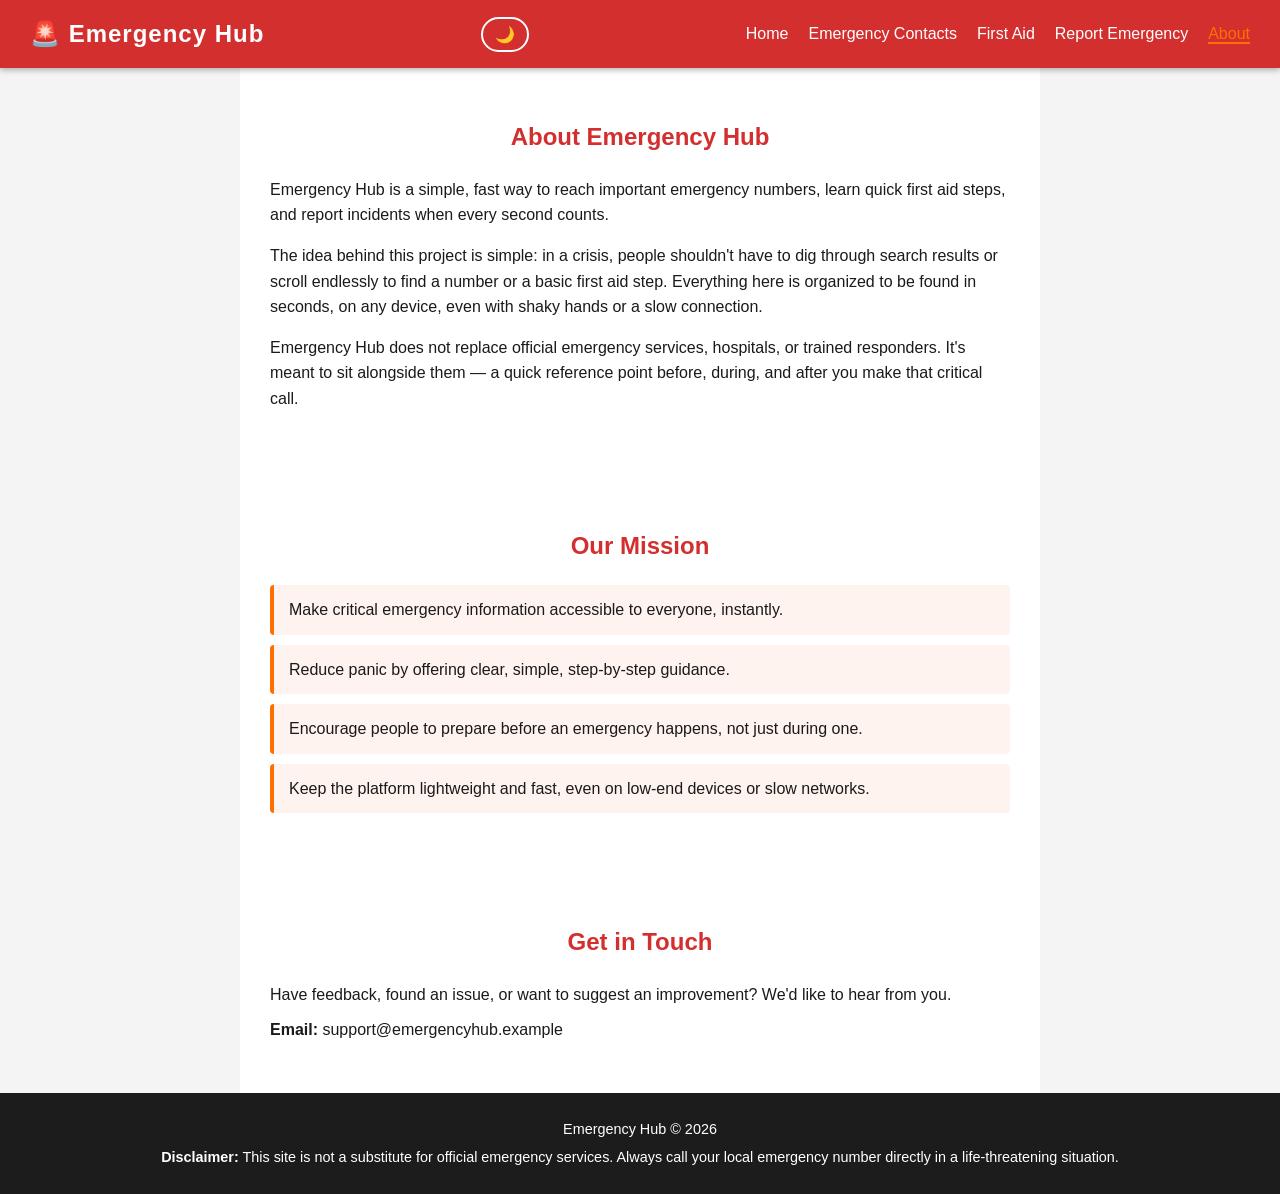
==== about.html @ fcd982ea "BQ final project" ====
<!DOCTYPE html>
<html lang="en">
<head>
  <meta charset="UTF-8">
  <meta name="viewport" content="width=device-width, initial-scale=1.0">
  <title>Emergency Hub - About</title>
  <link rel="stylesheet" href="style.css">
</head>
<body>

  <header>
    <div class="logo">🚨 Emergency Hub</div>
    <button id="themeToggle" class="theme-toggle">🌙</button>
    <nav>
      <button class="menu-toggle" id="menuToggle">☰</button>
      <ul id="navLinks">
        <li><a href="index.html">Home</a></li>
        <li><a href="contacts.html">Emergency Contacts</a></li>
        <li><a href="firstaid.html">First Aid</a></li>
        <li><a href="form.html">Report Emergency</a></li>
        <li><a href="about.html" class="active">About</a></li>
      </ul>
    </nav>
  </header>

  <section class="firstaid" id="about-section">
    <h2>About Emergency Hub</h2>
    <p style="margin-bottom: 15px;">
      Emergency Hub is a simple, fast way to reach important emergency numbers, learn quick first aid steps, and report incidents when every second counts.
    </p>
    <p style="margin-bottom: 15px;">
      The idea behind this project is simple: in a crisis, people shouldn't have to dig through search results or scroll endlessly to find a number or a basic first aid step. Everything here is organized to be found in seconds, on any device, even with shaky hands or a slow connection.
    </p>
    <p style="margin-bottom: 15px;">
      Emergency Hub does not replace official emergency services, hospitals, or trained responders. It's meant to sit alongside them — a quick reference point before, during, and after you make that critical call.
    </p>
  </section>

  <section class="firstaid" id="mission">
    <h2>Our Mission</h2>
    <ul>
      <li>Make critical emergency information accessible to everyone, instantly.</li>
      <li>Reduce panic by offering clear, simple, step-by-step guidance.</li>
      <li>Encourage people to prepare before an emergency happens, not just during one.</li>
      <li>Keep the platform lightweight and fast, even on low-end devices or slow networks.</li>
    </ul>
  </section>

  <section class="firstaid" id="contact-us">
    <h2>Get in Touch</h2>
    <p style="margin-bottom: 10px;">
      Have feedback, found an issue, or want to suggest an improvement? We'd like to hear from you.
    </p>
    <p><strong>Email:</strong> support@emergencyhub.example</p>
  </section>

  <footer>
    <p>Emergency Hub &copy; 2026</p>
    <p><strong>Disclaimer:</strong> This site is not a substitute for official emergency services. Always call your local emergency number directly in a life-threatening situation.</p>
  </footer>

  <script src="script.js"></script>
</body>
</html>
---- style.css ----
/* ===== RESET & BASE ===== */
* {
  margin: 0;
  padding: 0;
  box-sizing: border-box;
}

body {
  font-family: 'Segoe UI', Arial, sans-serif;
  background-color: #f4f4f4;
  color: #1a1a1a;
  line-height: 1.6;
}

/* ===== COLOR THEME VARIABLES ===== */
:root {
  --emergency-red: #d32f2f;
  --emergency-dark-red: #a52222;
  --alert-orange: #ff6f00;
  --safe-green: #2e7d32;
  --dark-bg: #1c1c1c;
  --light-bg: #ffffff;
  --text-light: #ffffff;
  --text-dark: #222222;
}

/* ===== HEADER ===== */
header {
  background-color: var(--emergency-red);
  color: var(--text-light);
  padding: 15px 30px;
  display: flex;
  justify-content: space-between;
  align-items: center;
  box-shadow: 0 2px 6px rgba(0,0,0,0.3);
  position: sticky;
  top: 0;
  z-index: 100;
}

header .logo {
  font-size: 1.5rem;
  font-weight: bold;
  letter-spacing: 1px;
}

.menu-toggle {
  display: none;
  background: none;
  border: none;
  color: var(--text-light);
  font-size: 1.6rem;
  cursor: pointer;
}

nav ul {
  list-style: none;
  display: flex;
  gap: 20px;
}

nav a {
  color: var(--text-light);
  text-decoration: none;
  font-weight: 500;
}

nav a:hover {
  color: var(--alert-orange);
}

nav a.active {
  color: var(--alert-orange);
  border-bottom: 2px solid var(--alert-orange);
}

.card a {
  display: inline-block;
  margin-top: 10px;
  color: var(--emergency-red);
  font-weight: 600;
  text-decoration: none;
}

.card a:hover {
  color: var(--alert-orange);
}

/* ===== HERO SECTION ===== */
.hero {
  background: linear-gradient(135deg, var(--emergency-red), var(--emergency-dark-red));
  color: var(--text-light);
  text-align: center;
  padding: 80px 20px;
}

.hero h1 {
  font-size: 2.5rem;
  margin-bottom: 15px;
}

.hero p {
  font-size: 1.1rem;
  margin-bottom: 25px;
}

.btn-emergency {
  background-color: var(--alert-orange);
  color: var(--text-light);
  border: none;
  padding: 15px 35px;
  font-size: 1.2rem;
  font-weight: bold;
  border-radius: 30px;
  cursor: pointer;
  animation: pulse 1.5s infinite;
}

@keyframes pulse {
  0% { box-shadow: 0 0 0 0 rgba(255,111,0,0.6); }
  70% { box-shadow: 0 0 0 15px rgba(255,111,0,0); }
  100% { box-shadow: 0 0 0 0 rgba(255,111,0,0); }
}

/* ===== EMERGENCY CONTACTS SECTION ===== */
.contacts {
  padding: 50px 30px;
  text-align: center;
}

.contacts h2 {
  color: var(--emergency-red);
  margin-bottom: 30px;
}

.contact-cards {
  display: flex;
  flex-wrap: wrap;
  justify-content: center;
  gap: 20px;
}

.card {
  background: var(--light-bg);
  border-left: 6px solid var(--emergency-red);
  padding: 20px;
  width: 220px;
  border-radius: 8px;
  box-shadow: 0 2px 8px rgba(0,0,0,0.1);
}

.card h3 {
  color: var(--emergency-dark-red);
  margin-bottom: 8px;
}

/* ===== FIRST AID SECTION ===== */
.firstaid {
  background-color: var(--light-bg);
  padding: 50px 30px;
  max-width: 800px;
  margin: 0 auto;
}

.firstaid h2 {
  color: var(--emergency-red);
  margin-bottom: 20px;
  text-align: center;
}

.firstaid ul {
  list-style: none;
}

.firstaid li {
  background: #fff3f0;
  border-left: 4px solid var(--alert-orange);
  padding: 12px 15px;
  margin-bottom: 10px;
  border-radius: 4px;
}

/* ===== CALLOUT / NOTE BOX (used on Emergency Form page) ===== */
.note-box {
  background: #fff3e0;
  border-left: 4px solid var(--alert-orange);
  padding: 15px 20px;
  border-radius: 6px;
  margin-top: 10px;
}

/* ===== FORM SECTION ===== */
.emergency-form {
  background-color: var(--dark-bg);
  color: var(--text-light);
  padding: 50px 30px;
}

.emergency-form h2 {
  text-align: center;
  margin-bottom: 25px;
}

.emergency-form form {
  max-width: 500px;
  margin: 0 auto;
  display: flex;
  flex-direction: column;
  gap: 15px;
}

.emergency-form input,
.emergency-form textarea,
.emergency-form select {
  padding: 12px;
  border-radius: 6px;
  border: none;
  font-family: inherit;
}

.emergency-form button {
  background-color: var(--emergency-red);
  color: var(--text-light);
  padding: 12px;
  border: none;
  border-radius: 6px;
  font-weight: bold;
  cursor: pointer;
  transition: background 0.2s ease;
}

.emergency-form button:hover {
  background-color: var(--alert-orange);
}

#formMessage {
  text-align: center;
  font-weight: 600;
}

/* ===== NEARBY SERVICES ===== */
.nearby {
  padding: 50px 30px;
  text-align: center;
}

.nearby h2 {
  color: var(--emergency-red);
  margin-bottom: 20px;
}

/* ===== FOOTER ===== */
footer {
  background-color: var(--dark-bg);
  color: var(--text-light);
  text-align: center;
  padding: 20px;
  font-size: 0.9rem;
}

footer p {
  margin: 5px 0;
}
/* ===== THEME TOGGLE ===== */
.theme-toggle {
  background: none;
  border: 2px solid var(--text-light);
  color: var(--text-light);
  border-radius: 20px;
  padding: 6px 12px;
  cursor: pointer;
  font-size: 1rem;
}

body.dark-mode {
  --light-bg: #1e1e1e;
  --text-dark: #f0f0f0;
  background-color: #121212;
  color: #f0f0f0;
}

body.dark-mode .card {
  background: #2a2a2a;
}
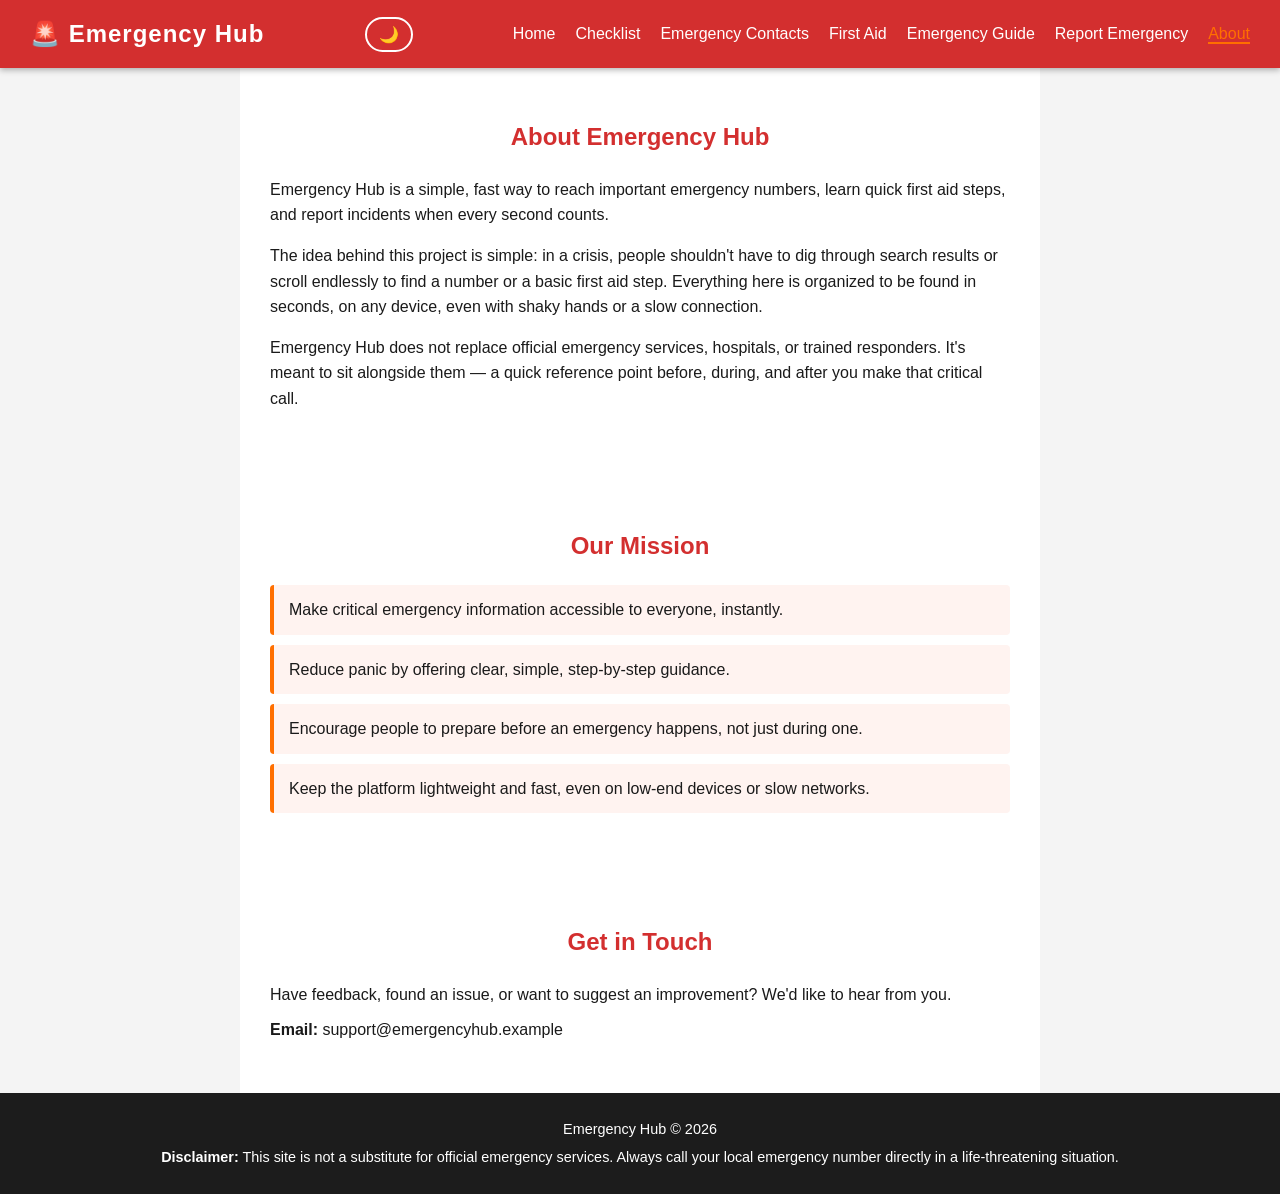
==== commit 3917d428: "Added emergency project functionality" ====
--- a/about.html
+++ b/about.html
@@ -1,64 +1,73 @@
-<!DOCTYPE html>
-<html lang="en">
-<head>
-  <meta charset="UTF-8">
-  <meta name="viewport" content="width=device-width, initial-scale=1.0">
-  <title>Emergency Hub - About</title>
-  <link rel="stylesheet" href="style.css">
-</head>
-<body>
-
-  <header>
-    <div class="logo">🚨 Emergency Hub</div>
-    <button id="themeToggle" class="theme-toggle">🌙</button>
-    <nav>
-      <button class="menu-toggle" id="menuToggle">☰</button>
-      <ul id="navLinks">
-        <li><a href="index.html">Home</a></li>
-        <li><a href="contacts.html">Emergency Contacts</a></li>
-        <li><a href="firstaid.html">First Aid</a></li>
-        <li><a href="form.html">Report Emergency</a></li>
-        <li><a href="about.html" class="active">About</a></li>
-      </ul>
-    </nav>
-  </header>
-
-  <section class="firstaid" id="about-section">
-    <h2>About Emergency Hub</h2>
-    <p style="margin-bottom: 15px;">
-      Emergency Hub is a simple, fast way to reach important emergency numbers, learn quick first aid steps, and report incidents when every second counts.
-    </p>
-    <p style="margin-bottom: 15px;">
-      The idea behind this project is simple: in a crisis, people shouldn't have to dig through search results or scroll endlessly to find a number or a basic first aid step. Everything here is organized to be found in seconds, on any device, even with shaky hands or a slow connection.
-    </p>
-    <p style="margin-bottom: 15px;">
-      Emergency Hub does not replace official emergency services, hospitals, or trained responders. It's meant to sit alongside them — a quick reference point before, during, and after you make that critical call.
-    </p>
-  </section>
-
-  <section class="firstaid" id="mission">
-    <h2>Our Mission</h2>
-    <ul>
-      <li>Make critical emergency information accessible to everyone, instantly.</li>
-      <li>Reduce panic by offering clear, simple, step-by-step guidance.</li>
-      <li>Encourage people to prepare before an emergency happens, not just during one.</li>
-      <li>Keep the platform lightweight and fast, even on low-end devices or slow networks.</li>
-    </ul>
-  </section>
-
-  <section class="firstaid" id="contact-us">
-    <h2>Get in Touch</h2>
-    <p style="margin-bottom: 10px;">
-      Have feedback, found an issue, or want to suggest an improvement? We'd like to hear from you.
-    </p>
-    <p><strong>Email:</strong> support@emergencyhub.example</p>
-  </section>
-
-  <footer>
-    <p>Emergency Hub &copy; 2026</p>
-    <p><strong>Disclaimer:</strong> This site is not a substitute for official emergency services. Always call your local emergency number directly in a life-threatening situation.</p>
-  </footer>
-
-  <script src="script.js"></script>
-</body>
+<!DOCTYPE html>
+<html lang="en">
+<head>
+  <meta charset="UTF-8">
+  <meta name="viewport" content="width=device-width, initial-scale=1.0">
+  <title>Emergency Hub - About</title>
+  <link rel="stylesheet" href="style.css">
+</head>
+<body>
+
+  <header>
+    <div class="logo">🚨 Emergency Hub</div>
+    <button id="themeToggle" class="theme-toggle">🌙</button>
+    <nav>
+      <button class="menu-toggle" id="menuToggle">☰</button>
+      <ul id="navLinks">
+        <li><a href="index.html">Home</a></li>
+        <li><a href="checklist.html">Checklist</a></li>
+        <li><a href="contacts.html">Emergency Contacts</a></li>
+        <li><a href="firstaid.html">First Aid</a></li>
+       <li>
+  <a href="emergency-guide.html">
+    Emergency Guide
+  </a>
+</li>
+
+
+
+        <li><a href="form.html">Report Emergency</a></li>
+        <li><a href="about.html" class="active">About</a></li>
+      </ul>
+    </nav>
+  </header>
+
+  <section class="firstaid" id="about-section">
+    <h2>About Emergency Hub</h2>
+    <p style="margin-bottom: 15px;">
+      Emergency Hub is a simple, fast way to reach important emergency numbers, learn quick first aid steps, and report incidents when every second counts.
+    </p>
+    <p style="margin-bottom: 15px;">
+      The idea behind this project is simple: in a crisis, people shouldn't have to dig through search results or scroll endlessly to find a number or a basic first aid step. Everything here is organized to be found in seconds, on any device, even with shaky hands or a slow connection.
+    </p>
+    <p style="margin-bottom: 15px;">
+      Emergency Hub does not replace official emergency services, hospitals, or trained responders. It's meant to sit alongside them — a quick reference point before, during, and after you make that critical call.
+    </p>
+  </section>
+
+  <section class="firstaid" id="mission">
+    <h2>Our Mission</h2>
+    <ul>
+      <li>Make critical emergency information accessible to everyone, instantly.</li>
+      <li>Reduce panic by offering clear, simple, step-by-step guidance.</li>
+      <li>Encourage people to prepare before an emergency happens, not just during one.</li>
+      <li>Keep the platform lightweight and fast, even on low-end devices or slow networks.</li>
+    </ul>
+  </section>
+
+  <section class="firstaid" id="contact-us">
+    <h2>Get in Touch</h2>
+    <p style="margin-bottom: 10px;">
+      Have feedback, found an issue, or want to suggest an improvement? We'd like to hear from you.
+    </p>
+    <p><strong>Email:</strong> support@emergencyhub.example</p>
+  </section>
+
+  <footer>
+    <p>Emergency Hub &copy; 2026</p>
+    <p><strong>Disclaimer:</strong> This site is not a substitute for official emergency services. Always call your local emergency number directly in a life-threatening situation.</p>
+  </footer>
+
+  <script src="script.js"></script>
+</body>
 </html>
--- a/style.css
+++ b/style.css
@@ -1,284 +1,706 @@
-/* ===== RESET & BASE ===== */
-* {
-  margin: 0;
-  padding: 0;
-  box-sizing: border-box;
-}
-
-body {
-  font-family: 'Segoe UI', Arial, sans-serif;
-  background-color: #f4f4f4;
-  color: #1a1a1a;
-  line-height: 1.6;
-}
-
-/* ===== COLOR THEME VARIABLES ===== */
-:root {
-  --emergency-red: #d32f2f;
-  --emergency-dark-red: #a52222;
-  --alert-orange: #ff6f00;
-  --safe-green: #2e7d32;
-  --dark-bg: #1c1c1c;
-  --light-bg: #ffffff;
-  --text-light: #ffffff;
-  --text-dark: #222222;
-}
-
-/* ===== HEADER ===== */
-header {
-  background-color: var(--emergency-red);
-  color: var(--text-light);
-  padding: 15px 30px;
-  display: flex;
-  justify-content: space-between;
-  align-items: center;
-  box-shadow: 0 2px 6px rgba(0,0,0,0.3);
-  position: sticky;
-  top: 0;
-  z-index: 100;
-}
-
-header .logo {
-  font-size: 1.5rem;
-  font-weight: bold;
-  letter-spacing: 1px;
-}
-
-.menu-toggle {
-  display: none;
-  background: none;
-  border: none;
-  color: var(--text-light);
-  font-size: 1.6rem;
-  cursor: pointer;
-}
-
-nav ul {
-  list-style: none;
-  display: flex;
-  gap: 20px;
-}
-
-nav a {
-  color: var(--text-light);
-  text-decoration: none;
-  font-weight: 500;
-}
-
-nav a:hover {
-  color: var(--alert-orange);
-}
-
-nav a.active {
-  color: var(--alert-orange);
-  border-bottom: 2px solid var(--alert-orange);
-}
-
-.card a {
-  display: inline-block;
-  margin-top: 10px;
-  color: var(--emergency-red);
-  font-weight: 600;
-  text-decoration: none;
-}
-
-.card a:hover {
-  color: var(--alert-orange);
-}
-
-/* ===== HERO SECTION ===== */
-.hero {
-  background: linear-gradient(135deg, var(--emergency-red), var(--emergency-dark-red));
-  color: var(--text-light);
-  text-align: center;
-  padding: 80px 20px;
-}
-
-.hero h1 {
-  font-size: 2.5rem;
-  margin-bottom: 15px;
-}
-
-.hero p {
-  font-size: 1.1rem;
-  margin-bottom: 25px;
-}
-
-.btn-emergency {
-  background-color: var(--alert-orange);
-  color: var(--text-light);
-  border: none;
-  padding: 15px 35px;
-  font-size: 1.2rem;
-  font-weight: bold;
-  border-radius: 30px;
-  cursor: pointer;
-  animation: pulse 1.5s infinite;
-}
-
-@keyframes pulse {
-  0% { box-shadow: 0 0 0 0 rgba(255,111,0,0.6); }
-  70% { box-shadow: 0 0 0 15px rgba(255,111,0,0); }
-  100% { box-shadow: 0 0 0 0 rgba(255,111,0,0); }
-}
-
-/* ===== EMERGENCY CONTACTS SECTION ===== */
-.contacts {
-  padding: 50px 30px;
-  text-align: center;
-}
-
-.contacts h2 {
-  color: var(--emergency-red);
-  margin-bottom: 30px;
-}
-
-.contact-cards {
-  display: flex;
-  flex-wrap: wrap;
-  justify-content: center;
-  gap: 20px;
-}
-
-.card {
-  background: var(--light-bg);
-  border-left: 6px solid var(--emergency-red);
-  padding: 20px;
-  width: 220px;
-  border-radius: 8px;
-  box-shadow: 0 2px 8px rgba(0,0,0,0.1);
-}
-
-.card h3 {
-  color: var(--emergency-dark-red);
-  margin-bottom: 8px;
-}
-
-/* ===== FIRST AID SECTION ===== */
-.firstaid {
-  background-color: var(--light-bg);
-  padding: 50px 30px;
-  max-width: 800px;
-  margin: 0 auto;
-}
-
-.firstaid h2 {
-  color: var(--emergency-red);
-  margin-bottom: 20px;
-  text-align: center;
-}
-
-.firstaid ul {
-  list-style: none;
-}
-
-.firstaid li {
-  background: #fff3f0;
-  border-left: 4px solid var(--alert-orange);
-  padding: 12px 15px;
-  margin-bottom: 10px;
-  border-radius: 4px;
-}
-
-/* ===== CALLOUT / NOTE BOX (used on Emergency Form page) ===== */
-.note-box {
-  background: #fff3e0;
-  border-left: 4px solid var(--alert-orange);
-  padding: 15px 20px;
-  border-radius: 6px;
-  margin-top: 10px;
-}
-
-/* ===== FORM SECTION ===== */
-.emergency-form {
-  background-color: var(--dark-bg);
-  color: var(--text-light);
-  padding: 50px 30px;
-}
-
-.emergency-form h2 {
-  text-align: center;
-  margin-bottom: 25px;
-}
-
-.emergency-form form {
-  max-width: 500px;
-  margin: 0 auto;
-  display: flex;
-  flex-direction: column;
-  gap: 15px;
-}
-
-.emergency-form input,
-.emergency-form textarea,
-.emergency-form select {
-  padding: 12px;
-  border-radius: 6px;
-  border: none;
-  font-family: inherit;
-}
-
-.emergency-form button {
-  background-color: var(--emergency-red);
-  color: var(--text-light);
-  padding: 12px;
-  border: none;
-  border-radius: 6px;
-  font-weight: bold;
-  cursor: pointer;
-  transition: background 0.2s ease;
-}
-
-.emergency-form button:hover {
-  background-color: var(--alert-orange);
-}
-
-#formMessage {
-  text-align: center;
-  font-weight: 600;
-}
-
-/* ===== NEARBY SERVICES ===== */
-.nearby {
-  padding: 50px 30px;
-  text-align: center;
-}
-
-.nearby h2 {
-  color: var(--emergency-red);
-  margin-bottom: 20px;
-}
-
-/* ===== FOOTER ===== */
-footer {
-  background-color: var(--dark-bg);
-  color: var(--text-light);
-  text-align: center;
-  padding: 20px;
-  font-size: 0.9rem;
-}
-
-footer p {
-  margin: 5px 0;
-}
-/* ===== THEME TOGGLE ===== */
-.theme-toggle {
-  background: none;
-  border: 2px solid var(--text-light);
-  color: var(--text-light);
-  border-radius: 20px;
-  padding: 6px 12px;
-  cursor: pointer;
-  font-size: 1rem;
-}
-
-body.dark-mode {
-  --light-bg: #1e1e1e;
-  --text-dark: #f0f0f0;
-  background-color: #121212;
-  color: #f0f0f0;
-}
-
-body.dark-mode .card {
-  background: #2a2a2a;
+/* ===== RESET & BASE ===== */
+* {
+  margin: 0;
+  padding: 0;
+  box-sizing: border-box;
+}
+
+body {
+  font-family: 'Segoe UI', Arial, sans-serif;
+  background-color: #f4f4f4;
+  color: #1a1a1a;
+  line-height: 1.6;
+}
+
+/* ===== COLOR THEME VARIABLES ===== */
+:root {
+  --emergency-red: #d32f2f;
+  --emergency-dark-red: #a52222;
+  --alert-orange: #ff6f00;
+  --safe-green: #2e7d32;
+  --dark-bg: #1c1c1c;
+  --light-bg: #ffffff;
+  --text-light: #ffffff;
+  --text-dark: #222222;
+}
+
+/* ===== HEADER ===== */
+header {
+  background-color: var(--emergency-red);
+  color: var(--text-light);
+  padding: 15px 30px;
+  display: flex;
+  justify-content: space-between;
+  align-items: center;
+  box-shadow: 0 2px 6px rgba(0,0,0,0.3);
+  position: sticky;
+  top: 0;
+  z-index: 100;
+}
+
+header .logo {
+  font-size: 1.5rem;
+  font-weight: bold;
+  letter-spacing: 1px;
+}
+
+.menu-toggle {
+  display: none;
+  background: none;
+  border: none;
+  color: var(--text-light);
+  font-size: 1.6rem;
+  cursor: pointer;
+}
+
+nav ul {
+  list-style: none;
+  display: flex;
+  gap: 20px;
+}
+
+nav a {
+  color: var(--text-light);
+  text-decoration: none;
+  font-weight: 500;
+}
+
+nav a:hover {
+  color: var(--alert-orange);
+}
+
+nav a.active {
+  color: var(--alert-orange);
+  border-bottom: 2px solid var(--alert-orange);
+}
+
+.card a {
+  display: inline-block;
+  margin-top: 10px;
+  color: var(--emergency-red);
+  font-weight: 600;
+  text-decoration: none;
+}
+
+.card a:hover {
+  color: var(--alert-orange);
+}
+
+/* ===== HERO SECTION ===== */
+.hero {
+  background: linear-gradient(135deg, var(--emergency-red), var(--emergency-dark-red));
+  color: var(--text-light);
+  text-align: center;
+  padding: 80px 20px;
+}
+
+.hero h1 {
+  font-size: 2.5rem;
+  margin-bottom: 15px;
+}
+
+.hero p {
+  font-size: 1.1rem;
+  margin-bottom: 25px;
+}
+
+.btn-emergency {
+  background-color: var(--alert-orange);
+  color: var(--text-light);
+  border: none;
+  padding: 15px 35px;
+  font-size: 1.2rem;
+  font-weight: bold;
+  border-radius: 30px;
+  cursor: pointer;
+  animation: pulse 1.5s infinite;
+}
+
+@keyframes pulse {
+  0% { box-shadow: 0 0 0 0 rgba(255,111,0,0.6); }
+  70% { box-shadow: 0 0 0 15px rgba(255,111,0,0); }
+  100% { box-shadow: 0 0 0 0 rgba(255,111,0,0); }
+}
+
+/* ===== EMERGENCY CONTACTS SECTION ===== */
+.contacts {
+  padding: 50px 30px;
+  text-align: center;
+}
+
+.contacts h2 {
+  color: var(--emergency-red);
+  margin-bottom: 30px;
+}
+
+.contact-cards {
+  display: flex;
+  flex-wrap: wrap;
+  justify-content: center;
+  gap: 20px;
+}
+
+.card {
+  background: var(--light-bg);
+  border-left: 6px solid var(--emergency-red);
+  padding: 20px;
+  width: 220px;
+  border-radius: 8px;
+  box-shadow: 0 2px 8px rgba(0,0,0,0.1);
+}
+
+.card h3 {
+  color: var(--emergency-dark-red);
+  margin-bottom: 8px;
+}
+
+/* ===== FIRST AID SECTION ===== */
+.firstaid {
+  background-color: var(--light-bg);
+  padding: 50px 30px;
+  max-width: 800px;
+  margin: 0 auto;
+}
+
+.firstaid h2 {
+  color: var(--emergency-red);
+  margin-bottom: 20px;
+  text-align: center;
+}
+
+.firstaid ul {
+  list-style: none;
+}
+
+.firstaid li {
+  background: #fff3f0;
+  border-left: 4px solid var(--alert-orange);
+  padding: 12px 15px;
+  margin-bottom: 10px;
+  border-radius: 4px;
+}
+
+/* ===== CALLOUT / NOTE BOX (used on Emergency Form page) ===== */
+.note-box {
+  background: #fff3e0;
+  border-left: 4px solid var(--alert-orange);
+  padding: 15px 20px;
+  border-radius: 6px;
+  margin-top: 10px;
+}
+
+/* ===== FORM SECTION ===== */
+.emergency-form {
+  background-color: var(--dark-bg);
+  color: var(--text-light);
+  padding: 50px 30px;
+}
+
+.emergency-form h2 {
+  text-align: center;
+  margin-bottom: 25px;
+}
+
+.emergency-form form {
+  max-width: 500px;
+  margin: 0 auto;
+  display: flex;
+  flex-direction: column;
+  gap: 15px;
+}
+
+.emergency-form input,
+.emergency-form textarea,
+.emergency-form select {
+  padding: 12px;
+  border-radius: 6px;
+  border: none;
+  font-family: inherit;
+}
+
+.emergency-form button {
+  background-color: var(--emergency-red);
+  color: var(--text-light);
+  padding: 12px;
+  border: none;
+  border-radius: 6px;
+  font-weight: bold;
+  cursor: pointer;
+  transition: background 0.2s ease;
+}
+
+.emergency-form button:hover {
+  background-color: var(--alert-orange);
+}
+
+#formMessage {
+  text-align: center;
+  font-weight: 600;
+}
+
+/* ===== NEARBY SERVICES ===== */
+.nearby {
+  padding: 50px 30px;
+  text-align: center;
+}
+
+.nearby h2 {
+  color: var(--emergency-red);
+  margin-bottom: 20px;
+}
+
+/* ===== FOOTER ===== */
+footer {
+  background-color: var(--dark-bg);
+  color: var(--text-light);
+  text-align: center;
+  padding: 20px;
+  font-size: 0.9rem;
+}
+
+footer p {
+  margin: 5px 0;
+}
+/* ===== THEME TOGGLE ===== */
+.theme-toggle {
+  background: none;
+  border: 2px solid var(--text-light);
+  color: var(--text-light);
+  border-radius: 20px;
+  padding: 6px 12px;
+  cursor: pointer;
+  font-size: 1rem;
+}
+
+body.dark-mode {
+  --light-bg: #1e1e1e;
+  --text-dark: #f0f0f0;
+  background-color: #121212;
+  color: #f0f0f0;
+}
+
+body.dark-mode .card {
+  background: #2a2a2a;
+}
+
+/* ===== CHECKLIST ===== */
+
+.checklist-section {
+  padding: 50px 30px;
+  max-width: 900px;
+  margin: auto;
+  text-align: center;
+}
+
+.checklist-section h2 {
+  color: var(--emergency-red);
+  margin-bottom: 30px;
+}
+
+.checklist-container {
+  background: var(--light-bg);
+  padding: 25px;
+  border-radius: 12px;
+  box-shadow: 0 4px 12px rgba(0,0,0,0.1);
+  text-align: left;
+}
+
+.check-item {
+  display: flex;
+  align-items: center;
+  gap: 12px;
+  background: #fff3f0;
+  border-left: 5px solid var(--emergency-red);
+  padding: 15px;
+  margin-bottom: 12px;
+  border-radius: 8px;
+  cursor: pointer;
+  transition: 0.3s;
+}
+
+.check-item:hover {
+  transform: translateX(5px);
+}
+
+.checklist-box {
+  width: 20px;
+  height: 20px;
+  cursor: pointer;
+}
+
+.checklist-box:checked {
+  accent-color: var(--safe-green);
+}
+
+
+.progress-box {
+  margin-top: 30px;
+  padding: 25px;
+  background: var(--light-bg);
+  border-radius: 12px;
+  box-shadow: 0 4px 12px rgba(0,0,0,0.1);
+}
+
+.progress-box h3 {
+  color: var(--emergency-red);
+  margin-bottom: 10px;
+}
+
+#progressText {
+  font-size: 1.2rem;
+  font-weight: bold;
+  margin-bottom: 15px;
+}
+
+.progress-bar {
+  width: 100%;
+  height: 25px;
+  background: #ddd;
+  border-radius: 20px;
+  overflow: hidden;
+}
+
+#progressFill {
+  width: 0%;
+  height: 100%;
+  background: var(--safe-green);
+  transition: width 0.4s ease;
+
+}
+
+
+/* ===== SEARCH BOX ===== */
+
+.search-box {
+  max-width: 500px;
+  margin: 0 auto 30px;
+}
+
+#contactSearch {
+  width: 100%;
+  padding: 14px 18px;
+  border: 2px solid var(--emergency-red);
+  border-radius: 30px;
+  font-size: 1rem;
+  outline: none;
+  background: var(--light-bg);
+  color: var(--text-dark);
+}
+
+#contactSearch:focus {
+  box-shadow: 0 0 8px rgba(211, 47, 47, 0.3);
+}
+
+/* ===== FIRST AID SHOW / HIDE ===== */
+
+.aid-toggle {
+  display: block;
+  margin: 0 auto 20px;
+  background-color: var(--emergency-red);
+  color: white;
+  border: none;
+  padding: 10px 22px;
+  border-radius: 25px;
+  cursor: pointer;
+  font-weight: bold;
+}
+
+.aid-toggle:hover {
+  background-color: var(--alert-orange);
+}
+
+.aid-content {
+  display: none;
+}
+
+.aid-content.show {
+  display: block;
+}
+/* ========================================
+   EMERGENCY CATEGORY
+======================================== */
+
+.category-section {
+  max-width: 800px;
+  margin: 40px auto;
+  padding: 40px 30px;
+  text-align: center;
+}
+
+.category-section h2 {
+  color: var(--emergency-red);
+  margin-bottom: 25px;
+}
+
+#emergencyCategory {
+  width: 100%;
+  max-width: 500px;
+  padding: 14px;
+  border: 2px solid var(--emergency-red);
+  border-radius: 8px;
+  font-size: 1rem;
+  background: var(--light-bg);
+  color: var(--text-dark);
+  cursor: pointer;
+}
+
+.emergency-result {
+  margin-top: 30px;
+  padding: 25px;
+  background: var(--light-bg);
+  border-left: 6px solid var(--emergency-red);
+  border-radius: 10px;
+  box-shadow: 0 3px 10px rgba(0,0,0,0.1);
+  text-align: left;
+}
+
+.emergency-result h3 {
+  color: var(--emergency-red);
+  margin-bottom: 15px;
+}
+
+.emergency-result ul {
+  padding-left: 25px;
+}
+
+.emergency-result li {
+  margin-bottom: 10px;
+}
+
+
+/* ========================================
+   GET HELP NOW EMERGENCY POPUP
+======================================== */
+
+.emergency-popup {
+  display: none;
+  position: fixed;
+  top: 0;
+  left: 0;
+  width: 100%;
+  height: 100%;
+  background: rgba(0, 0, 0, 0.7);
+  justify-content: center;
+  align-items: center;
+  z-index: 9999;
+}
+
+.emergency-popup.show {
+  display: flex;
+}
+
+.popup-content {
+  position: relative;
+  background: white;
+  width: 90%;
+  max-width: 500px;
+  padding: 35px;
+  border-radius: 15px;
+  text-align: center;
+  box-shadow: 0 5px 25px rgba(0, 0, 0, 0.3);
+}
+
+.popup-content h2 {
+  color: var(--emergency-red);
+  margin-bottom: 10px;
+}
+
+.popup-content > p {
+  margin-bottom: 20px;
+}
+
+.close-popup {
+  position: absolute;
+  top: 10px;
+  right: 15px;
+  border: none;
+  background: none;
+  font-size: 30px;
+  cursor: pointer;
+  color: #555;
+}
+
+.emergency-options {
+  display: flex;
+  flex-direction: column;
+  gap: 12px;
+}
+
+.emergency-option {
+  display: flex;
+  justify-content: space-between;
+  align-items: center;
+  padding: 15px 20px;
+  background: var(--emergency-red);
+  color: white;
+  text-decoration: none;
+  border-radius: 8px;
+  font-weight: bold;
+  transition: 0.2s;
+}
+
+.emergency-option:hover {
+  background: var(--alert-orange);
+  transform: translateY(-2px);
+}
+
+.emergency-option span {
+  font-size: 0.9rem;
+}
+
+.popup-warning {
+  margin-top: 20px;
+  font-size: 0.85rem;
+  color: #666;
+}
+
+
+/* ===== EMERGENCY POPUP ===== */
+
+.emergency-popup {
+  display: none;
+  position: fixed;
+  z-index: 9999;
+  left: 0;
+  top: 0;
+  width: 100%;
+  height: 100%;
+  background: rgba(0, 0, 0, 0.7);
+  justify-content: center;
+  align-items: center;
+}
+
+.emergency-popup.show {
+  display: flex;
+}
+
+.popup-content {
+  background: white;
+  width: 90%;
+  max-width: 450px;
+  padding: 30px;
+  border-radius: 15px;
+  text-align: center;
+  position: relative;
+}
+
+.popup-content h2 {
+  color: #d32f2f;
+  margin-bottom: 10px;
+}
+
+.close-popup {
+  position: absolute;
+  top: 10px;
+  right: 15px;
+  background: none;
+  border: none;
+  font-size: 30px;
+  cursor: pointer;
+  color: #333;
+}
+
+.emergency-options {
+  display: flex;
+  flex-direction: column;
+  gap: 12px;
+  margin-top: 20px;
+}
+
+.emergency-option {
+  width: 100%;
+  padding: 15px;
+  border: 2px solid #d32f2f;
+  border-radius: 8px;
+  background: white;
+  color: #222;
+  font-size: 16px;
+  font-weight: bold;
+  cursor: pointer;
+  display: flex;
+  justify-content: space-between;
+  align-items: center;
+}
+
+.emergency-option:hover {
+  background: #ffe5e5;
+}
+
+.emergency-option span {
+  color: #d32f2f;
+}
+
+.popup-warning {
+  margin-top: 20px;
+  font-size: 13px;
+  color: #777;
+}
+/* ========================================
+   EMERGENCY REPORT FORM
+======================================== */
+
+.report-form {
+  background: #ffffff;
+  max-width: 700px;
+  margin: 40px auto;
+  padding: 40px 30px;
+  border-radius: 15px;
+  box-shadow: 0 4px 15px rgba(0, 0, 0, 0.12);
+}
+
+.report-form h2 {
+  text-align: center;
+  color: var(--emergency-red);
+  margin-bottom: 25px;
+}
+
+#emergencyForm {
+  display: flex;
+  flex-direction: column;
+  gap: 15px;
+}
+
+#emergencyForm input,
+#emergencyForm select,
+#emergencyForm textarea {
+  width: 100%;
+  padding: 14px;
+  border: 2px solid #ddd;
+  border-radius: 8px;
+  font-size: 16px;
+  font-family: inherit;
+  outline: none;
+}
+
+#emergencyForm input:focus,
+#emergencyForm select:focus,
+#emergencyForm textarea:focus {
+  border-color: var(--emergency-red);
+}
+
+#emergencyForm textarea {
+  min-height: 130px;
+  resize: vertical;
+}
+
+#emergencyForm button {
+  width: 100%;
+  padding: 14px;
+  border: none;
+  border-radius: 8px;
+  background: var(--emergency-red);
+  color: white;
+  font-size: 16px;
+  font-weight: bold;
+  cursor: pointer;
+}
+
+#emergencyForm button:hover {
+  background: var(--alert-orange);
+}
+
+#formMessage {
+  text-align: center;
+  font-weight: bold;
+  margin-top: 10px;
 }
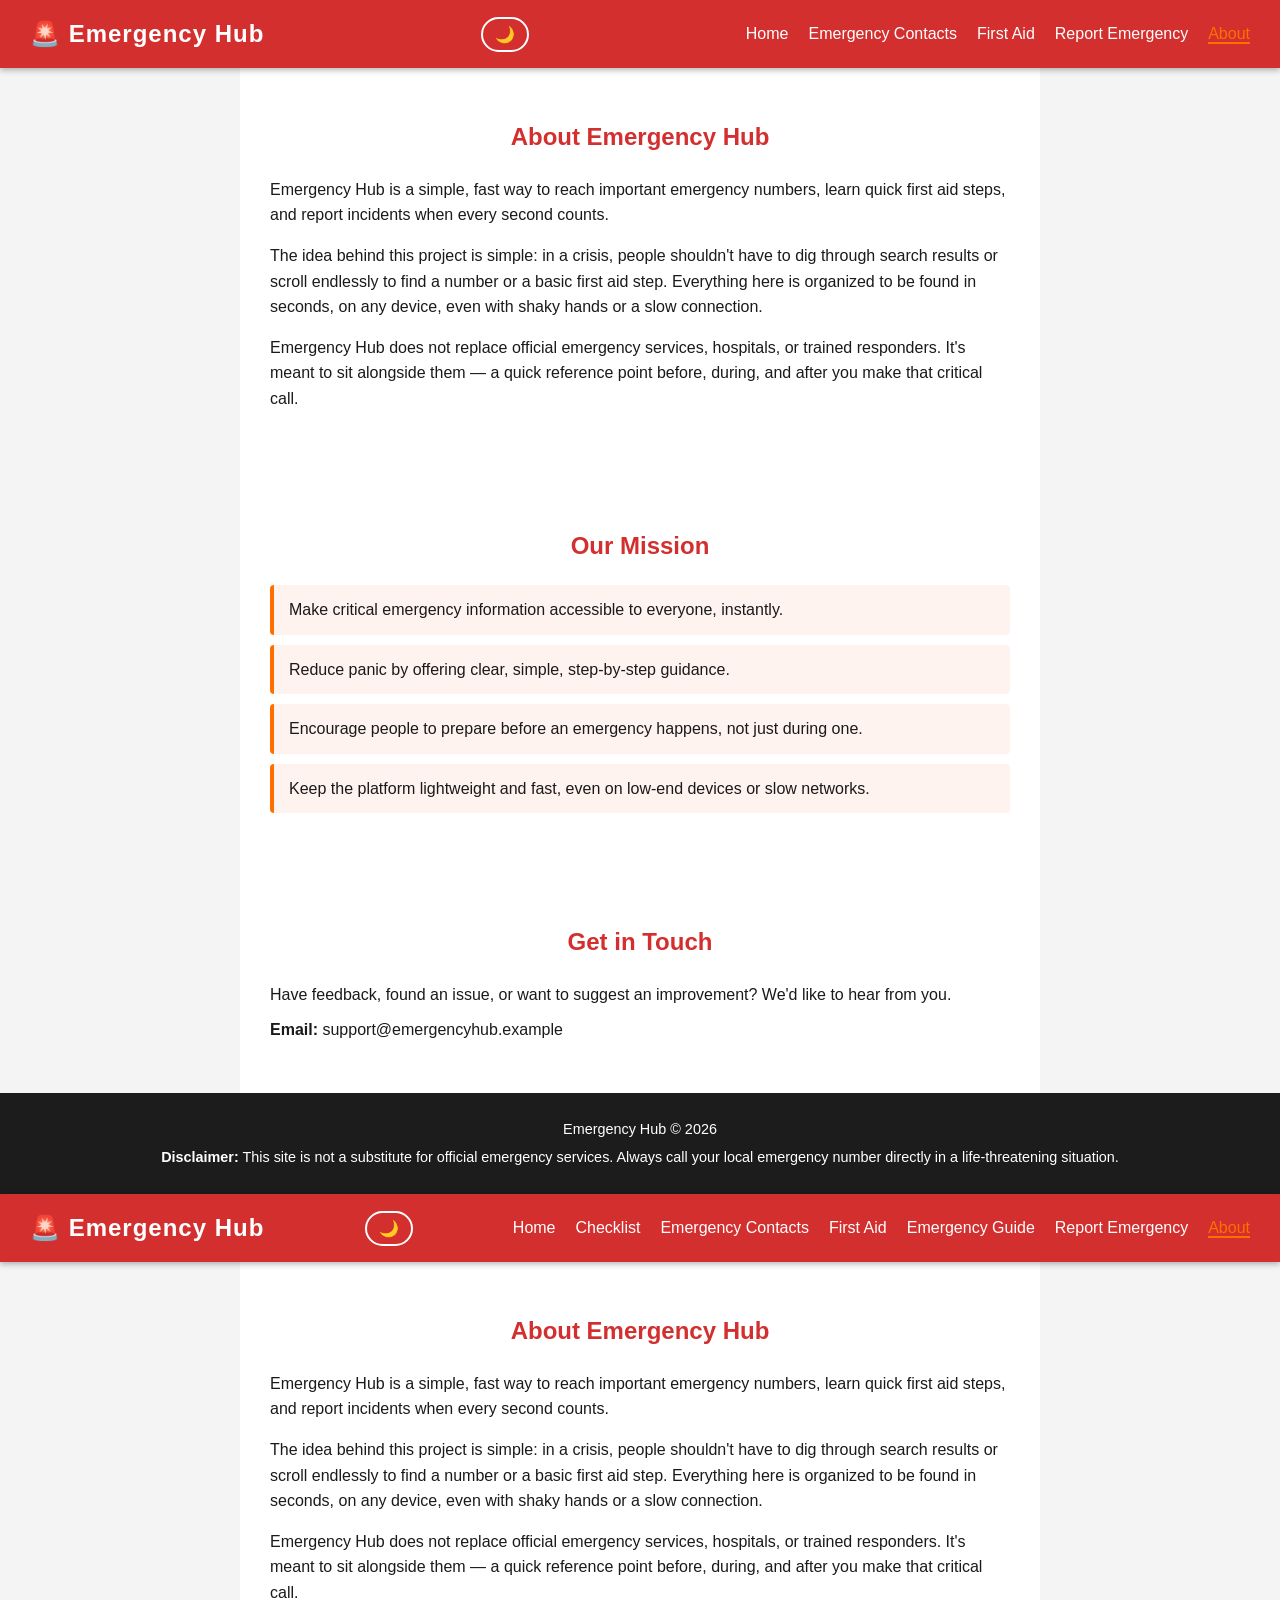
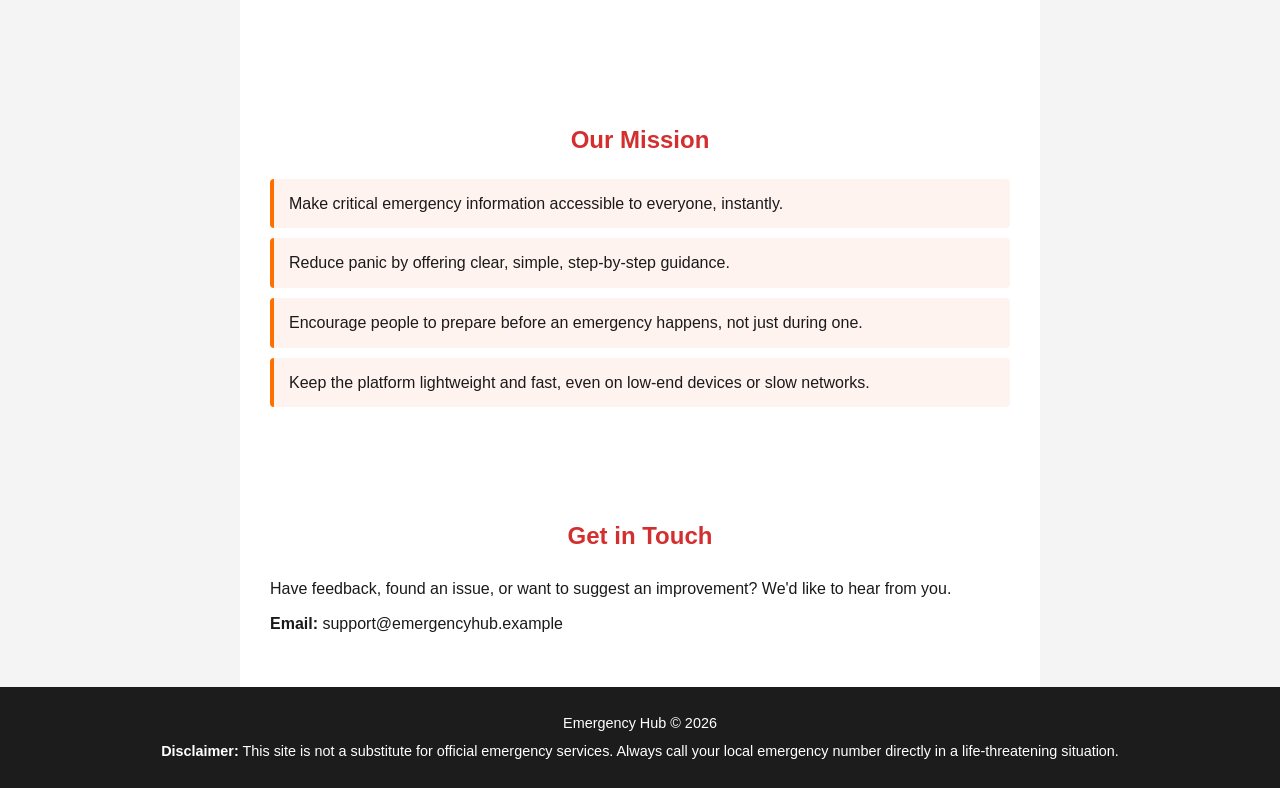
==== commit 5c90a83f: "Merge branch 'main' into sajid-khatri" ====
--- a/about.html
+++ b/about.html
@@ -1,73 +1,139 @@
-<!DOCTYPE html>
-<html lang="en">
-<head>
-  <meta charset="UTF-8">
-  <meta name="viewport" content="width=device-width, initial-scale=1.0">
-  <title>Emergency Hub - About</title>
-  <link rel="stylesheet" href="style.css">
-</head>
-<body>
-
-  <header>
-    <div class="logo">🚨 Emergency Hub</div>
-    <button id="themeToggle" class="theme-toggle">🌙</button>
-    <nav>
-      <button class="menu-toggle" id="menuToggle">☰</button>
-      <ul id="navLinks">
-        <li><a href="index.html">Home</a></li>
-        <li><a href="checklist.html">Checklist</a></li>
-        <li><a href="contacts.html">Emergency Contacts</a></li>
-        <li><a href="firstaid.html">First Aid</a></li>
-       <li>
-  <a href="emergency-guide.html">
-    Emergency Guide
-  </a>
-</li>
-
-
-
-        <li><a href="form.html">Report Emergency</a></li>
-        <li><a href="about.html" class="active">About</a></li>
-      </ul>
-    </nav>
-  </header>
-
-  <section class="firstaid" id="about-section">
-    <h2>About Emergency Hub</h2>
-    <p style="margin-bottom: 15px;">
-      Emergency Hub is a simple, fast way to reach important emergency numbers, learn quick first aid steps, and report incidents when every second counts.
-    </p>
-    <p style="margin-bottom: 15px;">
-      The idea behind this project is simple: in a crisis, people shouldn't have to dig through search results or scroll endlessly to find a number or a basic first aid step. Everything here is organized to be found in seconds, on any device, even with shaky hands or a slow connection.
-    </p>
-    <p style="margin-bottom: 15px;">
-      Emergency Hub does not replace official emergency services, hospitals, or trained responders. It's meant to sit alongside them — a quick reference point before, during, and after you make that critical call.
-    </p>
-  </section>
-
-  <section class="firstaid" id="mission">
-    <h2>Our Mission</h2>
-    <ul>
-      <li>Make critical emergency information accessible to everyone, instantly.</li>
-      <li>Reduce panic by offering clear, simple, step-by-step guidance.</li>
-      <li>Encourage people to prepare before an emergency happens, not just during one.</li>
-      <li>Keep the platform lightweight and fast, even on low-end devices or slow networks.</li>
-    </ul>
-  </section>
-
-  <section class="firstaid" id="contact-us">
-    <h2>Get in Touch</h2>
-    <p style="margin-bottom: 10px;">
-      Have feedback, found an issue, or want to suggest an improvement? We'd like to hear from you.
-    </p>
-    <p><strong>Email:</strong> support@emergencyhub.example</p>
-  </section>
-
-  <footer>
-    <p>Emergency Hub &copy; 2026</p>
-    <p><strong>Disclaimer:</strong> This site is not a substitute for official emergency services. Always call your local emergency number directly in a life-threatening situation.</p>
-  </footer>
-
-  <script src="script.js"></script>
-</body>
+<!-- <<<<<<< sajid-khatri -->
+<!DOCTYPE html>
+<html lang="en">
+<head>
+  <meta charset="UTF-8">
+  <meta name="viewport" content="width=device-width, initial-scale=1.0">
+  <title>Emergency Hub - About</title>
+  <link rel="stylesheet" href="style.css">
+</head>
+<body>
+
+  <header>
+    <div class="logo">🚨 Emergency Hub</div>
+    <button id="themeToggle" class="theme-toggle">🌙</button>
+    <nav>
+      <button class="menu-toggle" id="menuToggle">☰</button>
+      <ul id="navLinks">
+        <li><a href="index.html">Home</a></li>
+        <li><a href="contacts.html">Emergency Contacts</a></li>
+        <li><a href="firstaid.html">First Aid</a></li>
+        <li><a href="form.html">Report Emergency</a></li>
+        <li><a href="about.html" class="active">About</a></li>
+      </ul>
+    </nav>
+  </header>
+
+  <section class="firstaid" id="about-section">
+    <h2>About Emergency Hub</h2>
+    <p style="margin-bottom: 15px;">
+      Emergency Hub is a simple, fast way to reach important emergency numbers, learn quick first aid steps, and report incidents when every second counts.
+    </p>
+    <p style="margin-bottom: 15px;">
+      The idea behind this project is simple: in a crisis, people shouldn't have to dig through search results or scroll endlessly to find a number or a basic first aid step. Everything here is organized to be found in seconds, on any device, even with shaky hands or a slow connection.
+    </p>
+    <p style="margin-bottom: 15px;">
+      Emergency Hub does not replace official emergency services, hospitals, or trained responders. It's meant to sit alongside them — a quick reference point before, during, and after you make that critical call.
+    </p>
+  </section>
+
+  <section class="firstaid" id="mission">
+    <h2>Our Mission</h2>
+    <ul>
+      <li>Make critical emergency information accessible to everyone, instantly.</li>
+      <li>Reduce panic by offering clear, simple, step-by-step guidance.</li>
+      <li>Encourage people to prepare before an emergency happens, not just during one.</li>
+      <li>Keep the platform lightweight and fast, even on low-end devices or slow networks.</li>
+    </ul>
+  </section>
+
+  <section class="firstaid" id="contact-us">
+    <h2>Get in Touch</h2>
+    <p style="margin-bottom: 10px;">
+      Have feedback, found an issue, or want to suggest an improvement? We'd like to hear from you.
+    </p>
+    <p><strong>Email:</strong> support@emergencyhub.example</p>
+  </section>
+
+  <footer>
+    <p>Emergency Hub &copy; 2026</p>
+    <p><strong>Disclaimer:</strong> This site is not a substitute for official emergency services. Always call your local emergency number directly in a life-threatening situation.</p>
+  </footer>
+
+  <script src="script.js"></script>
+</body>
+<!-- ======= -->
+<!DOCTYPE html>
+<html lang="en">
+<head>
+  <meta charset="UTF-8">
+  <meta name="viewport" content="width=device-width, initial-scale=1.0">
+  <title>Emergency Hub - About</title>
+  <link rel="stylesheet" href="style.css">
+</head>
+<body>
+
+  <header>
+    <div class="logo">🚨 Emergency Hub</div>
+    <button id="themeToggle" class="theme-toggle">🌙</button>
+    <nav>
+      <button class="menu-toggle" id="menuToggle">☰</button>
+      <ul id="navLinks">
+        <li><a href="index.html">Home</a></li>
+        <li><a href="checklist.html">Checklist</a></li>
+        <li><a href="contacts.html">Emergency Contacts</a></li>
+        <li><a href="firstaid.html">First Aid</a></li>
+       <li>
+  <a href="emergency-guide.html">
+    Emergency Guide
+  </a>
+</li>
+
+
+
+        <li><a href="form.html">Report Emergency</a></li>
+        <li><a href="about.html" class="active">About</a></li>
+      </ul>
+    </nav>
+  </header>
+
+  <section class="firstaid" id="about-section">
+    <h2>About Emergency Hub</h2>
+    <p style="margin-bottom: 15px;">
+      Emergency Hub is a simple, fast way to reach important emergency numbers, learn quick first aid steps, and report incidents when every second counts.
+    </p>
+    <p style="margin-bottom: 15px;">
+      The idea behind this project is simple: in a crisis, people shouldn't have to dig through search results or scroll endlessly to find a number or a basic first aid step. Everything here is organized to be found in seconds, on any device, even with shaky hands or a slow connection.
+    </p>
+    <p style="margin-bottom: 15px;">
+      Emergency Hub does not replace official emergency services, hospitals, or trained responders. It's meant to sit alongside them — a quick reference point before, during, and after you make that critical call.
+    </p>
+  </section>
+
+  <section class="firstaid" id="mission">
+    <h2>Our Mission</h2>
+    <ul>
+      <li>Make critical emergency information accessible to everyone, instantly.</li>
+      <li>Reduce panic by offering clear, simple, step-by-step guidance.</li>
+      <li>Encourage people to prepare before an emergency happens, not just during one.</li>
+      <li>Keep the platform lightweight and fast, even on low-end devices or slow networks.</li>
+    </ul>
+  </section>
+
+  <section class="firstaid" id="contact-us">
+    <h2>Get in Touch</h2>
+    <p style="margin-bottom: 10px;">
+      Have feedback, found an issue, or want to suggest an improvement? We'd like to hear from you.
+    </p>
+    <p><strong>Email:</strong> support@emergencyhub.example</p>
+  </section>
+
+  <footer>
+    <p>Emergency Hub &copy; 2026</p>
+    <p><strong>Disclaimer:</strong> This site is not a substitute for official emergency services. Always call your local emergency number directly in a life-threatening situation.</p>
+  </footer>
+
+  <script src="script.js"></script>
+</body>
+<!-- >>>>>>> main -->
 </html>
--- a/style.css
+++ b/style.css
@@ -1,706 +1,1711 @@
-/* ===== RESET & BASE ===== */
-* {
-  margin: 0;
-  padding: 0;
-  box-sizing: border-box;
-}
-
-body {
-  font-family: 'Segoe UI', Arial, sans-serif;
-  background-color: #f4f4f4;
-  color: #1a1a1a;
-  line-height: 1.6;
-}
-
-/* ===== COLOR THEME VARIABLES ===== */
-:root {
-  --emergency-red: #d32f2f;
-  --emergency-dark-red: #a52222;
-  --alert-orange: #ff6f00;
-  --safe-green: #2e7d32;
-  --dark-bg: #1c1c1c;
-  --light-bg: #ffffff;
-  --text-light: #ffffff;
-  --text-dark: #222222;
-}
-
-/* ===== HEADER ===== */
-header {
-  background-color: var(--emergency-red);
-  color: var(--text-light);
-  padding: 15px 30px;
-  display: flex;
-  justify-content: space-between;
-  align-items: center;
-  box-shadow: 0 2px 6px rgba(0,0,0,0.3);
-  position: sticky;
-  top: 0;
-  z-index: 100;
-}
-
-header .logo {
-  font-size: 1.5rem;
-  font-weight: bold;
-  letter-spacing: 1px;
-}
-
-.menu-toggle {
-  display: none;
-  background: none;
-  border: none;
-  color: var(--text-light);
-  font-size: 1.6rem;
-  cursor: pointer;
-}
-
-nav ul {
-  list-style: none;
-  display: flex;
-  gap: 20px;
-}
-
-nav a {
-  color: var(--text-light);
-  text-decoration: none;
-  font-weight: 500;
-}
-
-nav a:hover {
-  color: var(--alert-orange);
-}
-
-nav a.active {
-  color: var(--alert-orange);
-  border-bottom: 2px solid var(--alert-orange);
-}
-
-.card a {
-  display: inline-block;
-  margin-top: 10px;
-  color: var(--emergency-red);
-  font-weight: 600;
-  text-decoration: none;
-}
-
-.card a:hover {
-  color: var(--alert-orange);
-}
-
-/* ===== HERO SECTION ===== */
-.hero {
-  background: linear-gradient(135deg, var(--emergency-red), var(--emergency-dark-red));
-  color: var(--text-light);
-  text-align: center;
-  padding: 80px 20px;
-}
-
-.hero h1 {
-  font-size: 2.5rem;
-  margin-bottom: 15px;
-}
-
-.hero p {
-  font-size: 1.1rem;
-  margin-bottom: 25px;
-}
-
-.btn-emergency {
-  background-color: var(--alert-orange);
-  color: var(--text-light);
-  border: none;
-  padding: 15px 35px;
-  font-size: 1.2rem;
-  font-weight: bold;
-  border-radius: 30px;
-  cursor: pointer;
-  animation: pulse 1.5s infinite;
-}
-
-@keyframes pulse {
-  0% { box-shadow: 0 0 0 0 rgba(255,111,0,0.6); }
-  70% { box-shadow: 0 0 0 15px rgba(255,111,0,0); }
-  100% { box-shadow: 0 0 0 0 rgba(255,111,0,0); }
-}
-
-/* ===== EMERGENCY CONTACTS SECTION ===== */
-.contacts {
-  padding: 50px 30px;
-  text-align: center;
-}
-
-.contacts h2 {
-  color: var(--emergency-red);
-  margin-bottom: 30px;
-}
-
-.contact-cards {
-  display: flex;
-  flex-wrap: wrap;
-  justify-content: center;
-  gap: 20px;
-}
-
-.card {
-  background: var(--light-bg);
-  border-left: 6px solid var(--emergency-red);
-  padding: 20px;
-  width: 220px;
-  border-radius: 8px;
-  box-shadow: 0 2px 8px rgba(0,0,0,0.1);
-}
-
-.card h3 {
-  color: var(--emergency-dark-red);
-  margin-bottom: 8px;
-}
-
-/* ===== FIRST AID SECTION ===== */
-.firstaid {
-  background-color: var(--light-bg);
-  padding: 50px 30px;
-  max-width: 800px;
-  margin: 0 auto;
-}
-
-.firstaid h2 {
-  color: var(--emergency-red);
-  margin-bottom: 20px;
-  text-align: center;
-}
-
-.firstaid ul {
-  list-style: none;
-}
-
-.firstaid li {
-  background: #fff3f0;
-  border-left: 4px solid var(--alert-orange);
-  padding: 12px 15px;
-  margin-bottom: 10px;
-  border-radius: 4px;
-}
-
-/* ===== CALLOUT / NOTE BOX (used on Emergency Form page) ===== */
-.note-box {
-  background: #fff3e0;
-  border-left: 4px solid var(--alert-orange);
-  padding: 15px 20px;
-  border-radius: 6px;
-  margin-top: 10px;
-}
-
-/* ===== FORM SECTION ===== */
-.emergency-form {
-  background-color: var(--dark-bg);
-  color: var(--text-light);
-  padding: 50px 30px;
-}
-
-.emergency-form h2 {
-  text-align: center;
-  margin-bottom: 25px;
-}
-
-.emergency-form form {
-  max-width: 500px;
-  margin: 0 auto;
-  display: flex;
-  flex-direction: column;
-  gap: 15px;
-}
-
-.emergency-form input,
-.emergency-form textarea,
-.emergency-form select {
-  padding: 12px;
-  border-radius: 6px;
-  border: none;
-  font-family: inherit;
-}
-
-.emergency-form button {
-  background-color: var(--emergency-red);
-  color: var(--text-light);
-  padding: 12px;
-  border: none;
-  border-radius: 6px;
-  font-weight: bold;
-  cursor: pointer;
-  transition: background 0.2s ease;
-}
-
-.emergency-form button:hover {
-  background-color: var(--alert-orange);
-}
-
-#formMessage {
-  text-align: center;
-  font-weight: 600;
-}
-
-/* ===== NEARBY SERVICES ===== */
-.nearby {
-  padding: 50px 30px;
-  text-align: center;
-}
-
-.nearby h2 {
-  color: var(--emergency-red);
-  margin-bottom: 20px;
-}
-
-/* ===== FOOTER ===== */
-footer {
-  background-color: var(--dark-bg);
-  color: var(--text-light);
-  text-align: center;
-  padding: 20px;
-  font-size: 0.9rem;
-}
-
-footer p {
-  margin: 5px 0;
-}
-/* ===== THEME TOGGLE ===== */
-.theme-toggle {
-  background: none;
-  border: 2px solid var(--text-light);
-  color: var(--text-light);
-  border-radius: 20px;
-  padding: 6px 12px;
-  cursor: pointer;
-  font-size: 1rem;
-}
-
-body.dark-mode {
-  --light-bg: #1e1e1e;
-  --text-dark: #f0f0f0;
-  background-color: #121212;
-  color: #f0f0f0;
-}
-
-body.dark-mode .card {
-  background: #2a2a2a;
-}
-
-/* ===== CHECKLIST ===== */
-
-.checklist-section {
-  padding: 50px 30px;
-  max-width: 900px;
-  margin: auto;
-  text-align: center;
-}
-
-.checklist-section h2 {
-  color: var(--emergency-red);
-  margin-bottom: 30px;
-}
-
-.checklist-container {
-  background: var(--light-bg);
-  padding: 25px;
-  border-radius: 12px;
-  box-shadow: 0 4px 12px rgba(0,0,0,0.1);
-  text-align: left;
-}
-
-.check-item {
-  display: flex;
-  align-items: center;
-  gap: 12px;
-  background: #fff3f0;
-  border-left: 5px solid var(--emergency-red);
-  padding: 15px;
-  margin-bottom: 12px;
-  border-radius: 8px;
-  cursor: pointer;
-  transition: 0.3s;
-}
-
-.check-item:hover {
-  transform: translateX(5px);
-}
-
-.checklist-box {
-  width: 20px;
-  height: 20px;
-  cursor: pointer;
-}
-
-.checklist-box:checked {
-  accent-color: var(--safe-green);
-}
-
-
-.progress-box {
-  margin-top: 30px;
-  padding: 25px;
-  background: var(--light-bg);
-  border-radius: 12px;
-  box-shadow: 0 4px 12px rgba(0,0,0,0.1);
-}
-
-.progress-box h3 {
-  color: var(--emergency-red);
-  margin-bottom: 10px;
-}
-
-#progressText {
-  font-size: 1.2rem;
-  font-weight: bold;
-  margin-bottom: 15px;
-}
-
-.progress-bar {
-  width: 100%;
-  height: 25px;
-  background: #ddd;
-  border-radius: 20px;
-  overflow: hidden;
-}
-
-#progressFill {
-  width: 0%;
-  height: 100%;
-  background: var(--safe-green);
-  transition: width 0.4s ease;
-
-}
-
-
-/* ===== SEARCH BOX ===== */
-
-.search-box {
-  max-width: 500px;
-  margin: 0 auto 30px;
-}
-
-#contactSearch {
-  width: 100%;
-  padding: 14px 18px;
-  border: 2px solid var(--emergency-red);
-  border-radius: 30px;
-  font-size: 1rem;
-  outline: none;
-  background: var(--light-bg);
-  color: var(--text-dark);
-}
-
-#contactSearch:focus {
-  box-shadow: 0 0 8px rgba(211, 47, 47, 0.3);
-}
-
-/* ===== FIRST AID SHOW / HIDE ===== */
-
-.aid-toggle {
-  display: block;
-  margin: 0 auto 20px;
-  background-color: var(--emergency-red);
-  color: white;
-  border: none;
-  padding: 10px 22px;
-  border-radius: 25px;
-  cursor: pointer;
-  font-weight: bold;
-}
-
-.aid-toggle:hover {
-  background-color: var(--alert-orange);
-}
-
-.aid-content {
-  display: none;
-}
-
-.aid-content.show {
-  display: block;
-}
-/* ========================================
-   EMERGENCY CATEGORY
-======================================== */
-
-.category-section {
-  max-width: 800px;
-  margin: 40px auto;
-  padding: 40px 30px;
-  text-align: center;
-}
-
-.category-section h2 {
-  color: var(--emergency-red);
-  margin-bottom: 25px;
-}
-
-#emergencyCategory {
-  width: 100%;
-  max-width: 500px;
-  padding: 14px;
-  border: 2px solid var(--emergency-red);
-  border-radius: 8px;
-  font-size: 1rem;
-  background: var(--light-bg);
-  color: var(--text-dark);
-  cursor: pointer;
-}
-
-.emergency-result {
-  margin-top: 30px;
-  padding: 25px;
-  background: var(--light-bg);
-  border-left: 6px solid var(--emergency-red);
-  border-radius: 10px;
-  box-shadow: 0 3px 10px rgba(0,0,0,0.1);
-  text-align: left;
-}
-
-.emergency-result h3 {
-  color: var(--emergency-red);
-  margin-bottom: 15px;
-}
-
-.emergency-result ul {
-  padding-left: 25px;
-}
-
-.emergency-result li {
-  margin-bottom: 10px;
-}
-
-
-/* ========================================
-   GET HELP NOW EMERGENCY POPUP
-======================================== */
-
-.emergency-popup {
-  display: none;
-  position: fixed;
-  top: 0;
-  left: 0;
-  width: 100%;
-  height: 100%;
-  background: rgba(0, 0, 0, 0.7);
-  justify-content: center;
-  align-items: center;
-  z-index: 9999;
-}
-
-.emergency-popup.show {
-  display: flex;
-}
-
-.popup-content {
-  position: relative;
-  background: white;
-  width: 90%;
-  max-width: 500px;
-  padding: 35px;
-  border-radius: 15px;
-  text-align: center;
-  box-shadow: 0 5px 25px rgba(0, 0, 0, 0.3);
-}
-
-.popup-content h2 {
-  color: var(--emergency-red);
-  margin-bottom: 10px;
-}
-
-.popup-content > p {
-  margin-bottom: 20px;
-}
-
-.close-popup {
-  position: absolute;
-  top: 10px;
-  right: 15px;
-  border: none;
-  background: none;
-  font-size: 30px;
-  cursor: pointer;
-  color: #555;
-}
-
-.emergency-options {
-  display: flex;
-  flex-direction: column;
-  gap: 12px;
-}
-
-.emergency-option {
-  display: flex;
-  justify-content: space-between;
-  align-items: center;
-  padding: 15px 20px;
-  background: var(--emergency-red);
-  color: white;
-  text-decoration: none;
-  border-radius: 8px;
-  font-weight: bold;
-  transition: 0.2s;
-}
-
-.emergency-option:hover {
-  background: var(--alert-orange);
-  transform: translateY(-2px);
-}
-
-.emergency-option span {
-  font-size: 0.9rem;
-}
-
-.popup-warning {
-  margin-top: 20px;
-  font-size: 0.85rem;
-  color: #666;
-}
-
-
-/* ===== EMERGENCY POPUP ===== */
-
-.emergency-popup {
-  display: none;
-  position: fixed;
-  z-index: 9999;
-  left: 0;
-  top: 0;
-  width: 100%;
-  height: 100%;
-  background: rgba(0, 0, 0, 0.7);
-  justify-content: center;
-  align-items: center;
-}
-
-.emergency-popup.show {
-  display: flex;
-}
-
-.popup-content {
-  background: white;
-  width: 90%;
-  max-width: 450px;
-  padding: 30px;
-  border-radius: 15px;
-  text-align: center;
-  position: relative;
-}
-
-.popup-content h2 {
-  color: #d32f2f;
-  margin-bottom: 10px;
-}
-
-.close-popup {
-  position: absolute;
-  top: 10px;
-  right: 15px;
-  background: none;
-  border: none;
-  font-size: 30px;
-  cursor: pointer;
-  color: #333;
-}
-
-.emergency-options {
-  display: flex;
-  flex-direction: column;
-  gap: 12px;
-  margin-top: 20px;
-}
-
-.emergency-option {
-  width: 100%;
-  padding: 15px;
-  border: 2px solid #d32f2f;
-  border-radius: 8px;
-  background: white;
-  color: #222;
-  font-size: 16px;
-  font-weight: bold;
-  cursor: pointer;
-  display: flex;
-  justify-content: space-between;
-  align-items: center;
-}
-
-.emergency-option:hover {
-  background: #ffe5e5;
-}
-
-.emergency-option span {
-  color: #d32f2f;
-}
-
-.popup-warning {
-  margin-top: 20px;
-  font-size: 13px;
-  color: #777;
-}
-/* ========================================
-   EMERGENCY REPORT FORM
-======================================== */
-
-.report-form {
-  background: #ffffff;
-  max-width: 700px;
-  margin: 40px auto;
-  padding: 40px 30px;
-  border-radius: 15px;
-  box-shadow: 0 4px 15px rgba(0, 0, 0, 0.12);
-}
-
-.report-form h2 {
-  text-align: center;
-  color: var(--emergency-red);
-  margin-bottom: 25px;
-}
-
-#emergencyForm {
-  display: flex;
-  flex-direction: column;
-  gap: 15px;
-}
-
-#emergencyForm input,
-#emergencyForm select,
-#emergencyForm textarea {
-  width: 100%;
-  padding: 14px;
-  border: 2px solid #ddd;
-  border-radius: 8px;
-  font-size: 16px;
-  font-family: inherit;
-  outline: none;
-}
-
-#emergencyForm input:focus,
-#emergencyForm select:focus,
-#emergencyForm textarea:focus {
-  border-color: var(--emergency-red);
-}
-
-#emergencyForm textarea {
-  min-height: 130px;
-  resize: vertical;
-}
-
-#emergencyForm button {
-  width: 100%;
-  padding: 14px;
-  border: none;
-  border-radius: 8px;
-  background: var(--emergency-red);
-  color: white;
-  font-size: 16px;
-  font-weight: bold;
-  cursor: pointer;
-}
-
-#emergencyForm button:hover {
-  background: var(--alert-orange);
-}
-
-#formMessage {
-  text-align: center;
-  font-weight: bold;
-  margin-top: 10px;
+/* <<<<<<< sajid-khatri */
+/* <<<<<<< Updated upstream */
+/* ===== RESET & BASE ===== */
+* {
+  margin: 0;
+  padding: 0;
+  box-sizing: border-box;
+}
+
+body {
+  font-family: 'Segoe UI', Arial, sans-serif;
+  background-color: #f4f4f4;
+  color: #1a1a1a;
+  line-height: 1.6;
+}
+
+/* ===== COLOR THEME VARIABLES ===== */
+:root {
+  --emergency-red: #d32f2f;
+  --emergency-dark-red: #a52222;
+  --alert-orange: #ff6f00;
+  --safe-green: #2e7d32;
+  --dark-bg: #1c1c1c;
+  --light-bg: #ffffff;
+  --text-light: #ffffff;
+  --text-dark: #222222;
+}
+
+/* ===== HEADER ===== */
+header {
+  background-color: var(--emergency-red);
+  color: var(--text-light);
+  padding: 15px 30px;
+  display: flex;
+  justify-content: space-between;
+  align-items: center;
+  box-shadow: 0 2px 6px rgba(0,0,0,0.3);
+  position: sticky;
+  top: 0;
+  z-index: 100;
+}
+
+header .logo {
+  font-size: 1.5rem;
+  font-weight: bold;
+  letter-spacing: 1px;
+}
+
+.menu-toggle {
+  display: none;
+  background: none;
+  border: none;
+  color: var(--text-light);
+  font-size: 1.6rem;
+  cursor: pointer;
+}
+
+nav ul {
+  list-style: none;
+  display: flex;
+  gap: 20px;
+}
+
+nav a {
+  color: var(--text-light);
+  text-decoration: none;
+  font-weight: 500;
+}
+
+nav a:hover {
+  color: var(--alert-orange);
+}
+
+nav a.active {
+  color: var(--alert-orange);
+  border-bottom: 2px solid var(--alert-orange);
+}
+
+.card a {
+  display: inline-block;
+  margin-top: 10px;
+  color: var(--emergency-red);
+  font-weight: 600;
+  text-decoration: none;
+}
+
+.card a:hover {
+  color: var(--alert-orange);
+}
+
+/* ===== HERO SECTION ===== */
+.hero {
+  background: linear-gradient(135deg, var(--emergency-red), var(--emergency-dark-red));
+  color: var(--text-light);
+  text-align: center;
+  padding: 80px 20px;
+}
+
+.hero h1 {
+  font-size: 2.5rem;
+  margin-bottom: 15px;
+}
+
+.hero p {
+  font-size: 1.1rem;
+  margin-bottom: 25px;
+}
+
+.btn-emergency {
+  background-color: var(--alert-orange);
+  color: var(--text-light);
+  border: none;
+  padding: 15px 35px;
+  font-size: 1.2rem;
+  font-weight: bold;
+  border-radius: 30px;
+  cursor: pointer;
+  animation: pulse 1.5s infinite;
+}
+
+@keyframes pulse {
+  0% { box-shadow: 0 0 0 0 rgba(255,111,0,0.6); }
+  70% { box-shadow: 0 0 0 15px rgba(255,111,0,0); }
+  100% { box-shadow: 0 0 0 0 rgba(255,111,0,0); }
+}
+
+/* ===== EMERGENCY CONTACTS SECTION ===== */
+.contacts {
+  padding: 50px 30px;
+  text-align: center;
+}
+
+.contacts h2 {
+  color: var(--emergency-red);
+  margin-bottom: 30px;
+}
+
+.contact-cards {
+  display: flex;
+  flex-wrap: wrap;
+  justify-content: center;
+  gap: 20px;
+}
+
+.card {
+  background: var(--light-bg);
+  border-left: 6px solid var(--emergency-red);
+  padding: 20px;
+  width: 220px;
+  border-radius: 8px;
+  box-shadow: 0 2px 8px rgba(0,0,0,0.1);
+}
+
+.card h3 {
+  color: var(--emergency-dark-red);
+  margin-bottom: 8px;
+}
+
+/* ===== FIRST AID SECTION ===== */
+.firstaid {
+  background-color: var(--light-bg);
+  padding: 50px 30px;
+  max-width: 800px;
+  margin: 0 auto;
+}
+
+.firstaid h2 {
+  color: var(--emergency-red);
+  margin-bottom: 20px;
+  text-align: center;
+}
+
+.firstaid ul {
+  list-style: none;
+}
+
+.firstaid li {
+  background: #fff3f0;
+  border-left: 4px solid var(--alert-orange);
+  padding: 12px 15px;
+  margin-bottom: 10px;
+  border-radius: 4px;
+}
+
+/* ===== CALLOUT / NOTE BOX (used on Emergency Form page) ===== */
+.note-box {
+  background: #fff3e0;
+  border-left: 4px solid var(--alert-orange);
+  padding: 15px 20px;
+  border-radius: 6px;
+  margin-top: 10px;
+}
+
+/* ===== FORM SECTION ===== */
+.emergency-form {
+  background-color: var(--dark-bg);
+  color: var(--text-light);
+  padding: 50px 30px;
+}
+
+.emergency-form h2 {
+  text-align: center;
+  margin-bottom: 25px;
+}
+
+.emergency-form form {
+  max-width: 500px;
+  margin: 0 auto;
+  display: flex;
+  flex-direction: column;
+  gap: 15px;
+}
+
+.emergency-form input,
+.emergency-form textarea,
+.emergency-form select {
+  padding: 12px;
+  border-radius: 6px;
+  border: none;
+  font-family: inherit;
+}
+
+.emergency-form button {
+  background-color: var(--emergency-red);
+  color: var(--text-light);
+  padding: 12px;
+  border: none;
+  border-radius: 6px;
+  font-weight: bold;
+  cursor: pointer;
+  transition: background 0.2s ease;
+}
+
+.emergency-form button:hover {
+  background-color: var(--alert-orange);
+}
+
+#formMessage {
+  text-align: center;
+  font-weight: 600;
+}
+
+/* ===== NEARBY SERVICES ===== */
+.nearby {
+  padding: 50px 30px;
+  text-align: center;
+}
+
+.nearby h2 {
+  color: var(--emergency-red);
+  margin-bottom: 20px;
+}
+
+/* ===== FOOTER ===== */
+footer {
+  background-color: var(--dark-bg);
+  color: var(--text-light);
+  text-align: center;
+  padding: 20px;
+  font-size: 0.9rem;
+}
+
+footer p {
+  margin: 5px 0;
+}
+/* ===== THEME TOGGLE ===== */
+.theme-toggle {
+  background: none;
+  border: 2px solid var(--text-light);
+  color: var(--text-light);
+  border-radius: 20px;
+  padding: 6px 12px;
+  cursor: pointer;
+  font-size: 1rem;
+}
+
+body.dark-mode {
+  --light-bg: #1e1e1e;
+  --text-dark: #f0f0f0;
+  background-color: #121212;
+  color: #f0f0f0;
+}
+
+body.dark-mode .card {
+  background: #2a2a2a;
+/* ======= */
+/* ===== RESET & BASE ===== */
+* {
+  margin: 0;
+  padding: 0;
+  box-sizing: border-box;
+}
+
+body {
+  font-family: 'Segoe UI', Arial, sans-serif;
+  background-color: #f4f4f4;
+  color: #1a1a1a;
+  line-height: 1.6;
+}
+
+/* ===== COLOR THEME VARIABLES ===== */
+:root {
+  --emergency-red: #d32f2f;
+  --emergency-dark-red: #a52222;
+  --alert-orange: #ff6f00;
+  --safe-green: #2e7d32;
+  --dark-bg: #1c1c1c;
+  --light-bg: #ffffff;
+  --text-light: #ffffff;
+  --text-dark: #222222;
+}
+
+/* ===== HEADER ===== */
+header {
+  background-color: var(--emergency-red);
+  color: var(--text-light);
+  padding: 15px 30px;
+  display: flex;
+  justify-content: space-between;
+  align-items: center;
+  box-shadow: 0 2px 6px rgba(0,0,0,0.3);
+  position: sticky;
+  top: 0;
+  z-index: 100;
+}
+
+header .logo {
+  font-size: 1.5rem;
+  font-weight: bold;
+  letter-spacing: 1px;
+}
+
+.menu-toggle {
+  display: none;
+  background: none;
+  border: none;
+  color: var(--text-light);
+  font-size: 1.6rem;
+  cursor: pointer;
+}
+
+nav ul {
+  list-style: none;
+  display: flex;
+  gap: 20px;
+}
+
+nav a {
+  color: var(--text-light);
+  text-decoration: none;
+  font-weight: 500;
+}
+
+nav a:hover {
+  color: var(--alert-orange);
+}
+
+nav a.active {
+  color: var(--alert-orange);
+  border-bottom: 2px solid var(--alert-orange);
+}
+
+.card a {
+  display: inline-block;
+  margin-top: 10px;
+  color: var(--emergency-red);
+  font-weight: 600;
+  text-decoration: none;
+}
+
+.card a:hover {
+  color: var(--alert-orange);
+}
+
+/* ===== HERO SECTION ===== */
+.hero {
+  background: linear-gradient(135deg, var(--emergency-red), var(--emergency-dark-red));
+  color: var(--text-light);
+  text-align: center;
+  padding: 80px 20px;
+}
+
+.hero h1 {
+  font-size: 2.5rem;
+  margin-bottom: 15px;
+}
+
+.hero p {
+  font-size: 1.1rem;
+  margin-bottom: 25px;
+}
+
+.btn-emergency {
+  background-color: var(--alert-orange);
+  color: var(--text-light);
+  border: none;
+  padding: 15px 35px;
+  font-size: 1.2rem;
+  font-weight: bold;
+  border-radius: 30px;
+  cursor: pointer;
+  animation: pulse 1.5s infinite;
+}
+
+@keyframes pulse {
+  0% { box-shadow: 0 0 0 0 rgba(255,111,0,0.6); }
+  70% { box-shadow: 0 0 0 15px rgba(255,111,0,0); }
+  100% { box-shadow: 0 0 0 0 rgba(255,111,0,0); }
+}
+
+/* ===== EMERGENCY CONTACTS SECTION ===== */
+.contacts {
+  padding: 50px 30px;
+  text-align: center;
+}
+
+.contacts h2 {
+  color: var(--emergency-red);
+  margin-bottom: 30px;
+}
+
+.contact-cards {
+  display: flex;
+  flex-wrap: wrap;
+  justify-content: center;
+  gap: 20px;
+}
+
+.card {
+  background: var(--light-bg);
+  border-left: 6px solid var(--emergency-red);
+  padding: 20px;
+  width: 220px;
+  border-radius: 8px;
+  box-shadow: 0 2px 8px rgba(0,0,0,0.1);
+}
+
+.card h3 {
+  color: var(--emergency-dark-red);
+  margin-bottom: 8px;
+}
+
+/* ===== FIRST AID SECTION ===== */
+.firstaid {
+  background-color: var(--light-bg);
+  padding: 50px 30px;
+  max-width: 800px;
+  margin: 0 auto;
+}
+
+.firstaid h2 {
+  color: var(--emergency-red);
+  margin-bottom: 20px;
+  text-align: center;
+}
+
+.firstaid ul {
+  list-style: none;
+}
+
+.firstaid li {
+  background: #fff3f0;
+  border-left: 4px solid var(--alert-orange);
+  padding: 12px 15px;
+  margin-bottom: 10px;
+  border-radius: 4px;
+}
+
+/* ===== CALLOUT / NOTE BOX (used on Emergency Form page) ===== */
+.note-box {
+  background: #fff3e0;
+  border-left: 4px solid var(--alert-orange);
+  padding: 15px 20px;
+  border-radius: 6px;
+  margin-top: 10px;
+}
+
+/* ===== FORM SECTION ===== */
+.emergency-form {
+  background-color: var(--dark-bg);
+  color: var(--text-light);
+  padding: 50px 30px;
+}
+
+.emergency-form h2 {
+  text-align: center;
+  margin-bottom: 25px;
+}
+
+.emergency-form form {
+  max-width: 500px;
+  margin: 0 auto;
+  display: flex;
+  flex-direction: column;
+  gap: 15px;
+}
+
+.emergency-form input,
+.emergency-form textarea,
+.emergency-form select {
+  padding: 12px;
+  border-radius: 6px;
+  border: none;
+  font-family: inherit;
+}
+
+.emergency-form button {
+  background-color: var(--emergency-red);
+  color: var(--text-light);
+  padding: 12px;
+  border: none;
+  border-radius: 6px;
+  font-weight: bold;
+  cursor: pointer;
+  transition: background 0.2s ease;
+}
+
+.emergency-form button:hover {
+  background-color: var(--alert-orange);
+}
+
+#formMessage {
+  text-align: center;
+  font-weight: 600;
+}
+
+/* ===== NEARBY SERVICES ===== */
+.nearby {
+  padding: 50px 30px;
+  text-align: center;
+}
+
+.nearby h2 {
+  color: var(--emergency-red);
+  margin-bottom: 20px;
+}
+
+/* ===== FOOTER ===== */
+footer {
+  background-color: var(--dark-bg);
+  color: var(--text-light);
+  text-align: center;
+  padding: 20px;
+  font-size: 0.9rem;
+}
+
+footer p {
+  margin: 5px 0;
+}
+/* ===== THEME TOGGLE ===== */
+.theme-toggle {
+  background: none;
+  border: 2px solid var(--text-light);
+  color: var(--text-light);
+  border-radius: 20px;
+  padding: 6px 12px;
+  cursor: pointer;
+  font-size: 1rem;
+}
+
+body.dark-mode {
+  --light-bg: #1e1e1e;
+  --text-dark: #f0f0f0;
+  background-color: #121212;
+  color: #f0f0f0;
+}
+
+body.dark-mode .card {
+  background: #2a2a2a;
+}
+
+/* ===== CHECKLIST ===== */
+
+.checklist-section {
+  padding: 50px 30px;
+  max-width: 900px;
+  margin: auto;
+  text-align: center;
+}
+
+.checklist-section h2 {
+  color: var(--emergency-red);
+  margin-bottom: 30px;
+}
+
+.checklist-container {
+  background: var(--light-bg);
+  padding: 25px;
+  border-radius: 12px;
+  box-shadow: 0 4px 12px rgba(0,0,0,0.1);
+  text-align: left;
+}
+
+.check-item {
+  display: flex;
+  align-items: center;
+  gap: 12px;
+  background: #fff3f0;
+  border-left: 5px solid var(--emergency-red);
+  padding: 15px;
+  margin-bottom: 12px;
+  border-radius: 8px;
+  cursor: pointer;
+  transition: 0.3s;
+}
+
+.check-item:hover {
+  transform: translateX(5px);
+}
+
+.checklist-box {
+  width: 20px;
+  height: 20px;
+  cursor: pointer;
+}
+
+.checklist-box:checked {
+  accent-color: var(--safe-green);
+}
+
+
+.progress-box {
+  margin-top: 30px;
+  padding: 25px;
+  background: var(--light-bg);
+  border-radius: 12px;
+  box-shadow: 0 4px 12px rgba(0,0,0,0.1);
+}
+
+.progress-box h3 {
+  color: var(--emergency-red);
+  margin-bottom: 10px;
+}
+
+#progressText {
+  font-size: 1.2rem;
+  font-weight: bold;
+  margin-bottom: 15px;
+}
+
+.progress-bar {
+  width: 100%;
+  height: 25px;
+  background: #ddd;
+  border-radius: 20px;
+  overflow: hidden;
+}
+
+#progressFill {
+  width: 0%;
+  height: 100%;
+  background: var(--safe-green);
+  transition: width 0.4s ease;
+
+}
+
+
+/* ===== SEARCH BOX ===== */
+
+.search-box {
+  max-width: 500px;
+  margin: 0 auto 30px;
+}
+
+#contactSearch {
+  width: 100%;
+  padding: 14px 18px;
+  border: 2px solid var(--emergency-red);
+  border-radius: 30px;
+  font-size: 1rem;
+  outline: none;
+  background: var(--light-bg);
+  color: var(--text-dark);
+}
+
+#contactSearch:focus {
+  box-shadow: 0 0 8px rgba(211, 47, 47, 0.3);
+}
+
+/* ===== FIRST AID SHOW / HIDE ===== */
+
+.aid-toggle {
+  display: block;
+  margin: 0 auto 20px;
+  background-color: var(--emergency-red);
+  color: white;
+  border: none;
+  padding: 10px 22px;
+  border-radius: 25px;
+  cursor: pointer;
+  font-weight: bold;
+}
+
+.aid-toggle:hover {
+  background-color: var(--alert-orange);
+}
+
+.aid-content {
+  display: none;
+}
+
+.aid-content.show {
+  display: block;
+}
+/* ========================================
+   EMERGENCY CATEGORY
+======================================== */
+
+.category-section {
+  max-width: 800px;
+  margin: 40px auto;
+  padding: 40px 30px;
+  text-align: center;
+}
+
+.category-section h2 {
+  color: var(--emergency-red);
+  margin-bottom: 25px;
+}
+
+#emergencyCategory {
+  width: 100%;
+  max-width: 500px;
+  padding: 14px;
+  border: 2px solid var(--emergency-red);
+  border-radius: 8px;
+  font-size: 1rem;
+  background: var(--light-bg);
+  color: var(--text-dark);
+  cursor: pointer;
+}
+
+.emergency-result {
+  margin-top: 30px;
+  padding: 25px;
+  background: var(--light-bg);
+  border-left: 6px solid var(--emergency-red);
+  border-radius: 10px;
+  box-shadow: 0 3px 10px rgba(0,0,0,0.1);
+  text-align: left;
+}
+
+.emergency-result h3 {
+  color: var(--emergency-red);
+  margin-bottom: 15px;
+}
+
+.emergency-result ul {
+  padding-left: 25px;
+}
+
+.emergency-result li {
+  margin-bottom: 10px;
+}
+
+
+/* ========================================
+   GET HELP NOW EMERGENCY POPUP
+======================================== */
+
+.emergency-popup {
+  display: none;
+  position: fixed;
+  top: 0;
+  left: 0;
+  width: 100%;
+  height: 100%;
+  background: rgba(0, 0, 0, 0.7);
+  justify-content: center;
+  align-items: center;
+  z-index: 9999;
+}
+
+.emergency-popup.show {
+  display: flex;
+}
+
+.popup-content {
+  position: relative;
+  background: white;
+  width: 90%;
+  max-width: 500px;
+  padding: 35px;
+  border-radius: 15px;
+  text-align: center;
+  box-shadow: 0 5px 25px rgba(0, 0, 0, 0.3);
+}
+
+.popup-content h2 {
+  color: var(--emergency-red);
+  margin-bottom: 10px;
+}
+
+.popup-content > p {
+  margin-bottom: 20px;
+}
+
+.close-popup {
+  position: absolute;
+  top: 10px;
+  right: 15px;
+  border: none;
+  background: none;
+  font-size: 30px;
+  cursor: pointer;
+  color: #555;
+}
+
+.emergency-options {
+  display: flex;
+  flex-direction: column;
+  gap: 12px;
+}
+
+.emergency-option {
+  display: flex;
+  justify-content: space-between;
+  align-items: center;
+  padding: 15px 20px;
+  background: var(--emergency-red);
+  color: white;
+  text-decoration: none;
+  border-radius: 8px;
+  font-weight: bold;
+  transition: 0.2s;
+}
+
+.emergency-option:hover {
+  background: var(--alert-orange);
+  transform: translateY(-2px);
+}
+
+.emergency-option span {
+  font-size: 0.9rem;
+}
+
+.popup-warning {
+  margin-top: 20px;
+  font-size: 0.85rem;
+  color: #666;
+}
+
+
+/* ===== EMERGENCY POPUP ===== */
+
+.emergency-popup {
+  display: none;
+  position: fixed;
+  z-index: 9999;
+  left: 0;
+  top: 0;
+  width: 100%;
+  height: 100%;
+  background: rgba(0, 0, 0, 0.7);
+  justify-content: center;
+  align-items: center;
+}
+
+.emergency-popup.show {
+  display: flex;
+}
+
+.popup-content {
+  background: white;
+  width: 90%;
+  max-width: 450px;
+  padding: 30px;
+  border-radius: 15px;
+  text-align: center;
+  position: relative;
+}
+
+.popup-content h2 {
+  color: #d32f2f;
+  margin-bottom: 10px;
+}
+
+.close-popup {
+  position: absolute;
+  top: 10px;
+  right: 15px;
+  background: none;
+  border: none;
+  font-size: 30px;
+  cursor: pointer;
+  color: #333;
+}
+
+.emergency-options {
+  display: flex;
+  flex-direction: column;
+  gap: 12px;
+  margin-top: 20px;
+}
+
+.emergency-option {
+  width: 100%;
+  padding: 15px;
+  border: 2px solid #d32f2f;
+  border-radius: 8px;
+  background: white;
+  color: #222;
+  font-size: 16px;
+  font-weight: bold;
+  cursor: pointer;
+  display: flex;
+  justify-content: space-between;
+  align-items: center;
+}
+
+.emergency-option:hover {
+  background: #ffe5e5;
+}
+
+.emergency-option span {
+  color: #d32f2f;
+}
+
+.popup-warning {
+  margin-top: 20px;
+  font-size: 13px;
+  color: #777;
+}
+
+.report-form {
+  background: #ffffff;
+  max-width: 700px;
+  margin: 40px auto;
+  padding: 40px 30px;
+  border-radius: 15px;
+  box-shadow: 0 4px 15px rgba(0, 0, 0, 0.12);
+}
+
+.report-form h2 {
+  text-align: center;
+  color: var(--emergency-red);
+  margin-bottom: 25px;
+}
+
+#emergencyForm {
+  display: flex;
+  flex-direction: column;
+  gap: 15px;
+}
+
+#emergencyForm input,
+#emergencyForm select,
+#emergencyForm textarea {
+  width: 100%;
+  padding: 14px;
+  border: 2px solid #ddd;
+  border-radius: 8px;
+  font-size: 16px;
+  font-family: inherit;
+  outline: none;
+}
+
+#emergencyForm input:focus,
+#emergencyForm select:focus,
+#emergencyForm textarea:focus {
+  border-color: var(--emergency-red);
+}
+
+#emergencyForm textarea {
+  min-height: 130px;
+  resize: vertical;
+}
+
+#emergencyForm button {
+  width: 100%;
+  padding: 14px;
+  border: none;
+  border-radius: 8px;
+  background: var(--emergency-red);
+  color: white;
+  font-size: 16px;
+  font-weight: bold;
+  cursor: pointer;
+}
+
+#emergencyForm button:hover {
+  background: var(--alert-orange);
+}
+
+#formMessage {
+  text-align: center;
+  font-weight: bold;
+  margin-top: 10px;
+}
+/* Mobile Friendly */
+@media (max-width: 600px) {
+
+    body {
+        width: 100%;
+    }
+
+    img {
+        max-width: 100%;
+        height: auto;
+    }
+
+    nav {
+        flex-direction: column;
+    }
+
+    .container {
+        width: 95%;
+    }
+/* >>>>>>> Stashed changes */
+/* ======= */
+/* ===== RESET & BASE ===== */
+* {
+  margin: 0;
+  padding: 0;
+  box-sizing: border-box;
+}
+
+body {
+  font-family: 'Segoe UI', Arial, sans-serif;
+  background-color: #f4f4f4;
+  color: #1a1a1a;
+  line-height: 1.6;
+}
+
+/* ===== COLOR THEME VARIABLES ===== */
+:root {
+  --emergency-red: #d32f2f;
+  --emergency-dark-red: #a52222;
+  --alert-orange: #ff6f00;
+  --safe-green: #2e7d32;
+  --dark-bg: #1c1c1c;
+  --light-bg: #ffffff;
+  --text-light: #ffffff;
+  --text-dark: #222222;
+}
+
+/* ===== HEADER ===== */
+header {
+  background-color: var(--emergency-red);
+  color: var(--text-light);
+  padding: 15px 30px;
+  display: flex;
+  justify-content: space-between;
+  align-items: center;
+  box-shadow: 0 2px 6px rgba(0,0,0,0.3);
+  position: sticky;
+  top: 0;
+  z-index: 100;
+}
+
+header .logo {
+  font-size: 1.5rem;
+  font-weight: bold;
+  letter-spacing: 1px;
+}
+
+.menu-toggle {
+  display: none;
+  background: none;
+  border: none;
+  color: var(--text-light);
+  font-size: 1.6rem;
+  cursor: pointer;
+}
+
+nav ul {
+  list-style: none;
+  display: flex;
+  gap: 20px;
+}
+
+nav a {
+  color: var(--text-light);
+  text-decoration: none;
+  font-weight: 500;
+}
+
+nav a:hover {
+  color: var(--alert-orange);
+}
+
+nav a.active {
+  color: var(--alert-orange);
+  border-bottom: 2px solid var(--alert-orange);
+}
+
+.card a {
+  display: inline-block;
+  margin-top: 10px;
+  color: var(--emergency-red);
+  font-weight: 600;
+  text-decoration: none;
+}
+
+.card a:hover {
+  color: var(--alert-orange);
+}
+
+/* ===== HERO SECTION ===== */
+.hero {
+  background: linear-gradient(135deg, var(--emergency-red), var(--emergency-dark-red));
+  color: var(--text-light);
+  text-align: center;
+  padding: 80px 20px;
+}
+
+.hero h1 {
+  font-size: 2.5rem;
+  margin-bottom: 15px;
+}
+
+.hero p {
+  font-size: 1.1rem;
+  margin-bottom: 25px;
+}
+
+.btn-emergency {
+  background-color: var(--alert-orange);
+  color: var(--text-light);
+  border: none;
+  padding: 15px 35px;
+  font-size: 1.2rem;
+  font-weight: bold;
+  border-radius: 30px;
+  cursor: pointer;
+  animation: pulse 1.5s infinite;
+}
+
+@keyframes pulse {
+  0% { box-shadow: 0 0 0 0 rgba(255,111,0,0.6); }
+  70% { box-shadow: 0 0 0 15px rgba(255,111,0,0); }
+  100% { box-shadow: 0 0 0 0 rgba(255,111,0,0); }
+}
+
+/* ===== EMERGENCY CONTACTS SECTION ===== */
+.contacts {
+  padding: 50px 30px;
+  text-align: center;
+}
+
+.contacts h2 {
+  color: var(--emergency-red);
+  margin-bottom: 30px;
+}
+
+.contact-cards {
+  display: flex;
+  flex-wrap: wrap;
+  justify-content: center;
+  gap: 20px;
+}
+
+.card {
+  background: var(--light-bg);
+  border-left: 6px solid var(--emergency-red);
+  padding: 20px;
+  width: 220px;
+  border-radius: 8px;
+  box-shadow: 0 2px 8px rgba(0,0,0,0.1);
+}
+
+.card h3 {
+  color: var(--emergency-dark-red);
+  margin-bottom: 8px;
+}
+
+/* ===== FIRST AID SECTION ===== */
+.firstaid {
+  background-color: var(--light-bg);
+  padding: 50px 30px;
+  max-width: 800px;
+  margin: 0 auto;
+}
+
+.firstaid h2 {
+  color: var(--emergency-red);
+  margin-bottom: 20px;
+  text-align: center;
+}
+
+.firstaid ul {
+  list-style: none;
+}
+
+.firstaid li {
+  background: #fff3f0;
+  border-left: 4px solid var(--alert-orange);
+  padding: 12px 15px;
+  margin-bottom: 10px;
+  border-radius: 4px;
+}
+
+/* ===== CALLOUT / NOTE BOX (used on Emergency Form page) ===== */
+.note-box {
+  background: #fff3e0;
+  border-left: 4px solid var(--alert-orange);
+  padding: 15px 20px;
+  border-radius: 6px;
+  margin-top: 10px;
+}
+
+/* ===== FORM SECTION ===== */
+.emergency-form {
+  background-color: var(--dark-bg);
+  color: var(--text-light);
+  padding: 50px 30px;
+}
+
+.emergency-form h2 {
+  text-align: center;
+  margin-bottom: 25px;
+}
+
+.emergency-form form {
+  max-width: 500px;
+  margin: 0 auto;
+  display: flex;
+  flex-direction: column;
+  gap: 15px;
+}
+
+.emergency-form input,
+.emergency-form textarea,
+.emergency-form select {
+  padding: 12px;
+  border-radius: 6px;
+  border: none;
+  font-family: inherit;
+}
+
+.emergency-form button {
+  background-color: var(--emergency-red);
+  color: var(--text-light);
+  padding: 12px;
+  border: none;
+  border-radius: 6px;
+  font-weight: bold;
+  cursor: pointer;
+  transition: background 0.2s ease;
+}
+
+.emergency-form button:hover {
+  background-color: var(--alert-orange);
+}
+
+#formMessage {
+  text-align: center;
+  font-weight: 600;
+}
+
+/* ===== NEARBY SERVICES ===== */
+.nearby {
+  padding: 50px 30px;
+  text-align: center;
+}
+
+.nearby h2 {
+  color: var(--emergency-red);
+  margin-bottom: 20px;
+}
+
+/* ===== FOOTER ===== */
+footer {
+  background-color: var(--dark-bg);
+  color: var(--text-light);
+  text-align: center;
+  padding: 20px;
+  font-size: 0.9rem;
+}
+
+footer p {
+  margin: 5px 0;
+}
+/* ===== THEME TOGGLE ===== */
+.theme-toggle {
+  background: none;
+  border: 2px solid var(--text-light);
+  color: var(--text-light);
+  border-radius: 20px;
+  padding: 6px 12px;
+  cursor: pointer;
+  font-size: 1rem;
+}
+
+body.dark-mode {
+  --light-bg: #1e1e1e;
+  --text-dark: #f0f0f0;
+  background-color: #121212;
+  color: #f0f0f0;
+}
+
+body.dark-mode .card {
+  background: #2a2a2a;
+}
+
+/* ===== CHECKLIST ===== */
+
+.checklist-section {
+  padding: 50px 30px;
+  max-width: 900px;
+  margin: auto;
+  text-align: center;
+}
+
+.checklist-section h2 {
+  color: var(--emergency-red);
+  margin-bottom: 30px;
+}
+
+.checklist-container {
+  background: var(--light-bg);
+  padding: 25px;
+  border-radius: 12px;
+  box-shadow: 0 4px 12px rgba(0,0,0,0.1);
+  text-align: left;
+}
+
+.check-item {
+  display: flex;
+  align-items: center;
+  gap: 12px;
+  background: #fff3f0;
+  border-left: 5px solid var(--emergency-red);
+  padding: 15px;
+  margin-bottom: 12px;
+  border-radius: 8px;
+  cursor: pointer;
+  transition: 0.3s;
+}
+
+.check-item:hover {
+  transform: translateX(5px);
+}
+
+.checklist-box {
+  width: 20px;
+  height: 20px;
+  cursor: pointer;
+}
+
+.checklist-box:checked {
+  accent-color: var(--safe-green);
+}
+
+
+.progress-box {
+  margin-top: 30px;
+  padding: 25px;
+  background: var(--light-bg);
+  border-radius: 12px;
+  box-shadow: 0 4px 12px rgba(0,0,0,0.1);
+}
+
+.progress-box h3 {
+  color: var(--emergency-red);
+  margin-bottom: 10px;
+}
+
+#progressText {
+  font-size: 1.2rem;
+  font-weight: bold;
+  margin-bottom: 15px;
+}
+
+.progress-bar {
+  width: 100%;
+  height: 25px;
+  background: #ddd;
+  border-radius: 20px;
+  overflow: hidden;
+}
+
+#progressFill {
+  width: 0%;
+  height: 100%;
+  background: var(--safe-green);
+  transition: width 0.4s ease;
+
+}
+
+
+/* ===== SEARCH BOX ===== */
+
+.search-box {
+  max-width: 500px;
+  margin: 0 auto 30px;
+}
+
+#contactSearch {
+  width: 100%;
+  padding: 14px 18px;
+  border: 2px solid var(--emergency-red);
+  border-radius: 30px;
+  font-size: 1rem;
+  outline: none;
+  background: var(--light-bg);
+  color: var(--text-dark);
+}
+
+#contactSearch:focus {
+  box-shadow: 0 0 8px rgba(211, 47, 47, 0.3);
+}
+
+/* ===== FIRST AID SHOW / HIDE ===== */
+
+.aid-toggle {
+  display: block;
+  margin: 0 auto 20px;
+  background-color: var(--emergency-red);
+  color: white;
+  border: none;
+  padding: 10px 22px;
+  border-radius: 25px;
+  cursor: pointer;
+  font-weight: bold;
+}
+
+.aid-toggle:hover {
+  background-color: var(--alert-orange);
+}
+
+.aid-content {
+  display: none;
+}
+
+.aid-content.show {
+  display: block;
+}
+/* ========================================
+   EMERGENCY CATEGORY
+======================================== */
+
+.category-section {
+  max-width: 800px;
+  margin: 40px auto;
+  padding: 40px 30px;
+  text-align: center;
+}
+
+.category-section h2 {
+  color: var(--emergency-red);
+  margin-bottom: 25px;
+}
+
+#emergencyCategory {
+  width: 100%;
+  max-width: 500px;
+  padding: 14px;
+  border: 2px solid var(--emergency-red);
+  border-radius: 8px;
+  font-size: 1rem;
+  background: var(--light-bg);
+  color: var(--text-dark);
+  cursor: pointer;
+}
+
+.emergency-result {
+  margin-top: 30px;
+  padding: 25px;
+  background: var(--light-bg);
+  border-left: 6px solid var(--emergency-red);
+  border-radius: 10px;
+  box-shadow: 0 3px 10px rgba(0,0,0,0.1);
+  text-align: left;
+}
+
+.emergency-result h3 {
+  color: var(--emergency-red);
+  margin-bottom: 15px;
+}
+
+.emergency-result ul {
+  padding-left: 25px;
+}
+
+.emergency-result li {
+  margin-bottom: 10px;
+}
+
+
+
+.emergency-popup {
+  display: none;
+  position: fixed;
+  top: 0;
+  left: 0;
+  width: 100%;
+  height: 100%;
+  background: rgba(0, 0, 0, 0.7);
+  justify-content: center;
+  align-items: center;
+  z-index: 9999;
+}
+
+.emergency-popup.show {
+  display: flex;
+}
+
+.popup-content {
+  position: relative;
+  background: white;
+  width: 90%;
+  max-width: 500px;
+  padding: 35px;
+  border-radius: 15px;
+  text-align: center;
+  box-shadow: 0 5px 25px rgba(0, 0, 0, 0.3);
+}
+
+.popup-content h2 {
+  color: var(--emergency-red);
+  margin-bottom: 10px;
+}
+
+.popup-content > p {
+  margin-bottom: 20px;
+}
+
+.close-popup {
+  position: absolute;
+  top: 10px;
+  right: 15px;
+  border: none;
+  background: none;
+  font-size: 30px;
+  cursor: pointer;
+  color: #555;
+}
+
+.emergency-options {
+  display: flex;
+  flex-direction: column;
+  gap: 12px;
+}
+
+.emergency-option {
+  display: flex;
+  justify-content: space-between;
+  align-items: center;
+  padding: 15px 20px;
+  background: var(--emergency-red);
+  color: white;
+  text-decoration: none;
+  border-radius: 8px;
+  font-weight: bold;
+  transition: 0.2s;
+}
+
+.emergency-option:hover {
+  background: var(--alert-orange);
+  transform: translateY(-2px);
+}
+
+.emergency-option span {
+  font-size: 0.9rem;
+}
+
+.popup-warning {
+  margin-top: 20px;
+  font-size: 0.85rem;
+  color: #666;
+}
+
+
+/* ===== EMERGENCY POPUP ===== */
+
+.emergency-popup {
+  display: none;
+  position: fixed;
+  z-index: 9999;
+  left: 0;
+  top: 0;
+  width: 100%;
+  height: 100%;
+  background: rgba(0, 0, 0, 0.7);
+  justify-content: center;
+  align-items: center;
+}
+
+.emergency-popup.show {
+  display: flex;
+}
+
+.popup-content {
+  background: white;
+  width: 90%;
+  max-width: 450px;
+  padding: 30px;
+  border-radius: 15px;
+  text-align: center;
+  position: relative;
+}
+
+.popup-content h2 {
+  color: #d32f2f;
+  margin-bottom: 10px;
+}
+
+.close-popup {
+  position: absolute;
+  top: 10px;
+  right: 15px;
+  background: none;
+  border: none;
+  font-size: 30px;
+  cursor: pointer;
+  color: #333;
+}
+
+.emergency-options {
+  display: flex;
+  flex-direction: column;
+  gap: 12px;
+  margin-top: 20px;
+}
+
+.emergency-option {
+  width: 100%;
+  padding: 15px;
+  border: 2px solid #d32f2f;
+  border-radius: 8px;
+  background: white;
+  color: #222;
+  font-size: 16px;
+  font-weight: bold;
+  cursor: pointer;
+  display: flex;
+  justify-content: space-between;
+  align-items: center;
+}
+
+.emergency-option:hover {
+  background: #ffe5e5;
+}
+
+.emergency-option span {
+  color: #d32f2f;
+}
+
+.popup-warning {
+  margin-top: 20px;
+  font-size: 13px;
+  color: #777;
+}
+
+.report-form {
+  background: #ffffff;
+  max-width: 700px;
+  margin: 40px auto;
+  padding: 40px 30px;
+  border-radius: 15px;
+  box-shadow: 0 4px 15px rgba(0, 0, 0, 0.12);
+}
+
+.report-form h2 {
+  text-align: center;
+  color: var(--emergency-red);
+  margin-bottom: 25px;
+}
+
+#emergencyForm {
+  display: flex;
+  flex-direction: column;
+  gap: 15px;
+}
+
+#emergencyForm input,
+#emergencyForm select,
+#emergencyForm textarea {
+  width: 100%;
+  padding: 14px;
+  border: 2px solid #ddd;
+  border-radius: 8px;
+  font-size: 16px;
+  font-family: inherit;
+  outline: none;
+}
+
+#emergencyForm input:focus,
+#emergencyForm select:focus,
+#emergencyForm textarea:focus {
+  border-color: var(--emergency-red);
+}
+
+#emergencyForm textarea {
+  min-height: 130px;
+  resize: vertical;
+}
+
+#emergencyForm button {
+  width: 100%;
+  padding: 14px;
+  border: none;
+  border-radius: 8px;
+  background: var(--emergency-red);
+  color: white;
+  font-size: 16px;
+  font-weight: bold;
+  cursor: pointer;
+}
+
+#emergencyForm button:hover {
+  background: var(--alert-orange);
+}
+
+#formMessage {
+  text-align: center;
+  font-weight: bold;
+  margin-top: 10px;
+/* >>>>>>> main */
 }
--- a/style.css
+++ b/style.css
@@ -1,706 +1,1711 @@
-/* ===== RESET & BASE ===== */
-* {
-  margin: 0;
-  padding: 0;
-  box-sizing: border-box;
-}
-
-body {
-  font-family: 'Segoe UI', Arial, sans-serif;
-  background-color: #f4f4f4;
-  color: #1a1a1a;
-  line-height: 1.6;
-}
-
-/* ===== COLOR THEME VARIABLES ===== */
-:root {
-  --emergency-red: #d32f2f;
-  --emergency-dark-red: #a52222;
-  --alert-orange: #ff6f00;
-  --safe-green: #2e7d32;
-  --dark-bg: #1c1c1c;
-  --light-bg: #ffffff;
-  --text-light: #ffffff;
-  --text-dark: #222222;
-}
-
-/* ===== HEADER ===== */
-header {
-  background-color: var(--emergency-red);
-  color: var(--text-light);
-  padding: 15px 30px;
-  display: flex;
-  justify-content: space-between;
-  align-items: center;
-  box-shadow: 0 2px 6px rgba(0,0,0,0.3);
-  position: sticky;
-  top: 0;
-  z-index: 100;
-}
-
-header .logo {
-  font-size: 1.5rem;
-  font-weight: bold;
-  letter-spacing: 1px;
-}
-
-.menu-toggle {
-  display: none;
-  background: none;
-  border: none;
-  color: var(--text-light);
-  font-size: 1.6rem;
-  cursor: pointer;
-}
-
-nav ul {
-  list-style: none;
-  display: flex;
-  gap: 20px;
-}
-
-nav a {
-  color: var(--text-light);
-  text-decoration: none;
-  font-weight: 500;
-}
-
-nav a:hover {
-  color: var(--alert-orange);
-}
-
-nav a.active {
-  color: var(--alert-orange);
-  border-bottom: 2px solid var(--alert-orange);
-}
-
-.card a {
-  display: inline-block;
-  margin-top: 10px;
-  color: var(--emergency-red);
-  font-weight: 600;
-  text-decoration: none;
-}
-
-.card a:hover {
-  color: var(--alert-orange);
-}
-
-/* ===== HERO SECTION ===== */
-.hero {
-  background: linear-gradient(135deg, var(--emergency-red), var(--emergency-dark-red));
-  color: var(--text-light);
-  text-align: center;
-  padding: 80px 20px;
-}
-
-.hero h1 {
-  font-size: 2.5rem;
-  margin-bottom: 15px;
-}
-
-.hero p {
-  font-size: 1.1rem;
-  margin-bottom: 25px;
-}
-
-.btn-emergency {
-  background-color: var(--alert-orange);
-  color: var(--text-light);
-  border: none;
-  padding: 15px 35px;
-  font-size: 1.2rem;
-  font-weight: bold;
-  border-radius: 30px;
-  cursor: pointer;
-  animation: pulse 1.5s infinite;
-}
-
-@keyframes pulse {
-  0% { box-shadow: 0 0 0 0 rgba(255,111,0,0.6); }
-  70% { box-shadow: 0 0 0 15px rgba(255,111,0,0); }
-  100% { box-shadow: 0 0 0 0 rgba(255,111,0,0); }
-}
-
-/* ===== EMERGENCY CONTACTS SECTION ===== */
-.contacts {
-  padding: 50px 30px;
-  text-align: center;
-}
-
-.contacts h2 {
-  color: var(--emergency-red);
-  margin-bottom: 30px;
-}
-
-.contact-cards {
-  display: flex;
-  flex-wrap: wrap;
-  justify-content: center;
-  gap: 20px;
-}
-
-.card {
-  background: var(--light-bg);
-  border-left: 6px solid var(--emergency-red);
-  padding: 20px;
-  width: 220px;
-  border-radius: 8px;
-  box-shadow: 0 2px 8px rgba(0,0,0,0.1);
-}
-
-.card h3 {
-  color: var(--emergency-dark-red);
-  margin-bottom: 8px;
-}
-
-/* ===== FIRST AID SECTION ===== */
-.firstaid {
-  background-color: var(--light-bg);
-  padding: 50px 30px;
-  max-width: 800px;
-  margin: 0 auto;
-}
-
-.firstaid h2 {
-  color: var(--emergency-red);
-  margin-bottom: 20px;
-  text-align: center;
-}
-
-.firstaid ul {
-  list-style: none;
-}
-
-.firstaid li {
-  background: #fff3f0;
-  border-left: 4px solid var(--alert-orange);
-  padding: 12px 15px;
-  margin-bottom: 10px;
-  border-radius: 4px;
-}
-
-/* ===== CALLOUT / NOTE BOX (used on Emergency Form page) ===== */
-.note-box {
-  background: #fff3e0;
-  border-left: 4px solid var(--alert-orange);
-  padding: 15px 20px;
-  border-radius: 6px;
-  margin-top: 10px;
-}
-
-/* ===== FORM SECTION ===== */
-.emergency-form {
-  background-color: var(--dark-bg);
-  color: var(--text-light);
-  padding: 50px 30px;
-}
-
-.emergency-form h2 {
-  text-align: center;
-  margin-bottom: 25px;
-}
-
-.emergency-form form {
-  max-width: 500px;
-  margin: 0 auto;
-  display: flex;
-  flex-direction: column;
-  gap: 15px;
-}
-
-.emergency-form input,
-.emergency-form textarea,
-.emergency-form select {
-  padding: 12px;
-  border-radius: 6px;
-  border: none;
-  font-family: inherit;
-}
-
-.emergency-form button {
-  background-color: var(--emergency-red);
-  color: var(--text-light);
-  padding: 12px;
-  border: none;
-  border-radius: 6px;
-  font-weight: bold;
-  cursor: pointer;
-  transition: background 0.2s ease;
-}
-
-.emergency-form button:hover {
-  background-color: var(--alert-orange);
-}
-
-#formMessage {
-  text-align: center;
-  font-weight: 600;
-}
-
-/* ===== NEARBY SERVICES ===== */
-.nearby {
-  padding: 50px 30px;
-  text-align: center;
-}
-
-.nearby h2 {
-  color: var(--emergency-red);
-  margin-bottom: 20px;
-}
-
-/* ===== FOOTER ===== */
-footer {
-  background-color: var(--dark-bg);
-  color: var(--text-light);
-  text-align: center;
-  padding: 20px;
-  font-size: 0.9rem;
-}
-
-footer p {
-  margin: 5px 0;
-}
-/* ===== THEME TOGGLE ===== */
-.theme-toggle {
-  background: none;
-  border: 2px solid var(--text-light);
-  color: var(--text-light);
-  border-radius: 20px;
-  padding: 6px 12px;
-  cursor: pointer;
-  font-size: 1rem;
-}
-
-body.dark-mode {
-  --light-bg: #1e1e1e;
-  --text-dark: #f0f0f0;
-  background-color: #121212;
-  color: #f0f0f0;
-}
-
-body.dark-mode .card {
-  background: #2a2a2a;
-}
-
-/* ===== CHECKLIST ===== */
-
-.checklist-section {
-  padding: 50px 30px;
-  max-width: 900px;
-  margin: auto;
-  text-align: center;
-}
-
-.checklist-section h2 {
-  color: var(--emergency-red);
-  margin-bottom: 30px;
-}
-
-.checklist-container {
-  background: var(--light-bg);
-  padding: 25px;
-  border-radius: 12px;
-  box-shadow: 0 4px 12px rgba(0,0,0,0.1);
-  text-align: left;
-}
-
-.check-item {
-  display: flex;
-  align-items: center;
-  gap: 12px;
-  background: #fff3f0;
-  border-left: 5px solid var(--emergency-red);
-  padding: 15px;
-  margin-bottom: 12px;
-  border-radius: 8px;
-  cursor: pointer;
-  transition: 0.3s;
-}
-
-.check-item:hover {
-  transform: translateX(5px);
-}
-
-.checklist-box {
-  width: 20px;
-  height: 20px;
-  cursor: pointer;
-}
-
-.checklist-box:checked {
-  accent-color: var(--safe-green);
-}
-
-
-.progress-box {
-  margin-top: 30px;
-  padding: 25px;
-  background: var(--light-bg);
-  border-radius: 12px;
-  box-shadow: 0 4px 12px rgba(0,0,0,0.1);
-}
-
-.progress-box h3 {
-  color: var(--emergency-red);
-  margin-bottom: 10px;
-}
-
-#progressText {
-  font-size: 1.2rem;
-  font-weight: bold;
-  margin-bottom: 15px;
-}
-
-.progress-bar {
-  width: 100%;
-  height: 25px;
-  background: #ddd;
-  border-radius: 20px;
-  overflow: hidden;
-}
-
-#progressFill {
-  width: 0%;
-  height: 100%;
-  background: var(--safe-green);
-  transition: width 0.4s ease;
-
-}
-
-
-/* ===== SEARCH BOX ===== */
-
-.search-box {
-  max-width: 500px;
-  margin: 0 auto 30px;
-}
-
-#contactSearch {
-  width: 100%;
-  padding: 14px 18px;
-  border: 2px solid var(--emergency-red);
-  border-radius: 30px;
-  font-size: 1rem;
-  outline: none;
-  background: var(--light-bg);
-  color: var(--text-dark);
-}
-
-#contactSearch:focus {
-  box-shadow: 0 0 8px rgba(211, 47, 47, 0.3);
-}
-
-/* ===== FIRST AID SHOW / HIDE ===== */
-
-.aid-toggle {
-  display: block;
-  margin: 0 auto 20px;
-  background-color: var(--emergency-red);
-  color: white;
-  border: none;
-  padding: 10px 22px;
-  border-radius: 25px;
-  cursor: pointer;
-  font-weight: bold;
-}
-
-.aid-toggle:hover {
-  background-color: var(--alert-orange);
-}
-
-.aid-content {
-  display: none;
-}
-
-.aid-content.show {
-  display: block;
-}
-/* ========================================
-   EMERGENCY CATEGORY
-======================================== */
-
-.category-section {
-  max-width: 800px;
-  margin: 40px auto;
-  padding: 40px 30px;
-  text-align: center;
-}
-
-.category-section h2 {
-  color: var(--emergency-red);
-  margin-bottom: 25px;
-}
-
-#emergencyCategory {
-  width: 100%;
-  max-width: 500px;
-  padding: 14px;
-  border: 2px solid var(--emergency-red);
-  border-radius: 8px;
-  font-size: 1rem;
-  background: var(--light-bg);
-  color: var(--text-dark);
-  cursor: pointer;
-}
-
-.emergency-result {
-  margin-top: 30px;
-  padding: 25px;
-  background: var(--light-bg);
-  border-left: 6px solid var(--emergency-red);
-  border-radius: 10px;
-  box-shadow: 0 3px 10px rgba(0,0,0,0.1);
-  text-align: left;
-}
-
-.emergency-result h3 {
-  color: var(--emergency-red);
-  margin-bottom: 15px;
-}
-
-.emergency-result ul {
-  padding-left: 25px;
-}
-
-.emergency-result li {
-  margin-bottom: 10px;
-}
-
-
-/* ========================================
-   GET HELP NOW EMERGENCY POPUP
-======================================== */
-
-.emergency-popup {
-  display: none;
-  position: fixed;
-  top: 0;
-  left: 0;
-  width: 100%;
-  height: 100%;
-  background: rgba(0, 0, 0, 0.7);
-  justify-content: center;
-  align-items: center;
-  z-index: 9999;
-}
-
-.emergency-popup.show {
-  display: flex;
-}
-
-.popup-content {
-  position: relative;
-  background: white;
-  width: 90%;
-  max-width: 500px;
-  padding: 35px;
-  border-radius: 15px;
-  text-align: center;
-  box-shadow: 0 5px 25px rgba(0, 0, 0, 0.3);
-}
-
-.popup-content h2 {
-  color: var(--emergency-red);
-  margin-bottom: 10px;
-}
-
-.popup-content > p {
-  margin-bottom: 20px;
-}
-
-.close-popup {
-  position: absolute;
-  top: 10px;
-  right: 15px;
-  border: none;
-  background: none;
-  font-size: 30px;
-  cursor: pointer;
-  color: #555;
-}
-
-.emergency-options {
-  display: flex;
-  flex-direction: column;
-  gap: 12px;
-}
-
-.emergency-option {
-  display: flex;
-  justify-content: space-between;
-  align-items: center;
-  padding: 15px 20px;
-  background: var(--emergency-red);
-  color: white;
-  text-decoration: none;
-  border-radius: 8px;
-  font-weight: bold;
-  transition: 0.2s;
-}
-
-.emergency-option:hover {
-  background: var(--alert-orange);
-  transform: translateY(-2px);
-}
-
-.emergency-option span {
-  font-size: 0.9rem;
-}
-
-.popup-warning {
-  margin-top: 20px;
-  font-size: 0.85rem;
-  color: #666;
-}
-
-
-/* ===== EMERGENCY POPUP ===== */
-
-.emergency-popup {
-  display: none;
-  position: fixed;
-  z-index: 9999;
-  left: 0;
-  top: 0;
-  width: 100%;
-  height: 100%;
-  background: rgba(0, 0, 0, 0.7);
-  justify-content: center;
-  align-items: center;
-}
-
-.emergency-popup.show {
-  display: flex;
-}
-
-.popup-content {
-  background: white;
-  width: 90%;
-  max-width: 450px;
-  padding: 30px;
-  border-radius: 15px;
-  text-align: center;
-  position: relative;
-}
-
-.popup-content h2 {
-  color: #d32f2f;
-  margin-bottom: 10px;
-}
-
-.close-popup {
-  position: absolute;
-  top: 10px;
-  right: 15px;
-  background: none;
-  border: none;
-  font-size: 30px;
-  cursor: pointer;
-  color: #333;
-}
-
-.emergency-options {
-  display: flex;
-  flex-direction: column;
-  gap: 12px;
-  margin-top: 20px;
-}
-
-.emergency-option {
-  width: 100%;
-  padding: 15px;
-  border: 2px solid #d32f2f;
-  border-radius: 8px;
-  background: white;
-  color: #222;
-  font-size: 16px;
-  font-weight: bold;
-  cursor: pointer;
-  display: flex;
-  justify-content: space-between;
-  align-items: center;
-}
-
-.emergency-option:hover {
-  background: #ffe5e5;
-}
-
-.emergency-option span {
-  color: #d32f2f;
-}
-
-.popup-warning {
-  margin-top: 20px;
-  font-size: 13px;
-  color: #777;
-}
-/* ========================================
-   EMERGENCY REPORT FORM
-======================================== */
-
-.report-form {
-  background: #ffffff;
-  max-width: 700px;
-  margin: 40px auto;
-  padding: 40px 30px;
-  border-radius: 15px;
-  box-shadow: 0 4px 15px rgba(0, 0, 0, 0.12);
-}
-
-.report-form h2 {
-  text-align: center;
-  color: var(--emergency-red);
-  margin-bottom: 25px;
-}
-
-#emergencyForm {
-  display: flex;
-  flex-direction: column;
-  gap: 15px;
-}
-
-#emergencyForm input,
-#emergencyForm select,
-#emergencyForm textarea {
-  width: 100%;
-  padding: 14px;
-  border: 2px solid #ddd;
-  border-radius: 8px;
-  font-size: 16px;
-  font-family: inherit;
-  outline: none;
-}
-
-#emergencyForm input:focus,
-#emergencyForm select:focus,
-#emergencyForm textarea:focus {
-  border-color: var(--emergency-red);
-}
-
-#emergencyForm textarea {
-  min-height: 130px;
-  resize: vertical;
-}
-
-#emergencyForm button {
-  width: 100%;
-  padding: 14px;
-  border: none;
-  border-radius: 8px;
-  background: var(--emergency-red);
-  color: white;
-  font-size: 16px;
-  font-weight: bold;
-  cursor: pointer;
-}
-
-#emergencyForm button:hover {
-  background: var(--alert-orange);
-}
-
-#formMessage {
-  text-align: center;
-  font-weight: bold;
-  margin-top: 10px;
+/* <<<<<<< sajid-khatri */
+/* <<<<<<< Updated upstream */
+/* ===== RESET & BASE ===== */
+* {
+  margin: 0;
+  padding: 0;
+  box-sizing: border-box;
+}
+
+body {
+  font-family: 'Segoe UI', Arial, sans-serif;
+  background-color: #f4f4f4;
+  color: #1a1a1a;
+  line-height: 1.6;
+}
+
+/* ===== COLOR THEME VARIABLES ===== */
+:root {
+  --emergency-red: #d32f2f;
+  --emergency-dark-red: #a52222;
+  --alert-orange: #ff6f00;
+  --safe-green: #2e7d32;
+  --dark-bg: #1c1c1c;
+  --light-bg: #ffffff;
+  --text-light: #ffffff;
+  --text-dark: #222222;
+}
+
+/* ===== HEADER ===== */
+header {
+  background-color: var(--emergency-red);
+  color: var(--text-light);
+  padding: 15px 30px;
+  display: flex;
+  justify-content: space-between;
+  align-items: center;
+  box-shadow: 0 2px 6px rgba(0,0,0,0.3);
+  position: sticky;
+  top: 0;
+  z-index: 100;
+}
+
+header .logo {
+  font-size: 1.5rem;
+  font-weight: bold;
+  letter-spacing: 1px;
+}
+
+.menu-toggle {
+  display: none;
+  background: none;
+  border: none;
+  color: var(--text-light);
+  font-size: 1.6rem;
+  cursor: pointer;
+}
+
+nav ul {
+  list-style: none;
+  display: flex;
+  gap: 20px;
+}
+
+nav a {
+  color: var(--text-light);
+  text-decoration: none;
+  font-weight: 500;
+}
+
+nav a:hover {
+  color: var(--alert-orange);
+}
+
+nav a.active {
+  color: var(--alert-orange);
+  border-bottom: 2px solid var(--alert-orange);
+}
+
+.card a {
+  display: inline-block;
+  margin-top: 10px;
+  color: var(--emergency-red);
+  font-weight: 600;
+  text-decoration: none;
+}
+
+.card a:hover {
+  color: var(--alert-orange);
+}
+
+/* ===== HERO SECTION ===== */
+.hero {
+  background: linear-gradient(135deg, var(--emergency-red), var(--emergency-dark-red));
+  color: var(--text-light);
+  text-align: center;
+  padding: 80px 20px;
+}
+
+.hero h1 {
+  font-size: 2.5rem;
+  margin-bottom: 15px;
+}
+
+.hero p {
+  font-size: 1.1rem;
+  margin-bottom: 25px;
+}
+
+.btn-emergency {
+  background-color: var(--alert-orange);
+  color: var(--text-light);
+  border: none;
+  padding: 15px 35px;
+  font-size: 1.2rem;
+  font-weight: bold;
+  border-radius: 30px;
+  cursor: pointer;
+  animation: pulse 1.5s infinite;
+}
+
+@keyframes pulse {
+  0% { box-shadow: 0 0 0 0 rgba(255,111,0,0.6); }
+  70% { box-shadow: 0 0 0 15px rgba(255,111,0,0); }
+  100% { box-shadow: 0 0 0 0 rgba(255,111,0,0); }
+}
+
+/* ===== EMERGENCY CONTACTS SECTION ===== */
+.contacts {
+  padding: 50px 30px;
+  text-align: center;
+}
+
+.contacts h2 {
+  color: var(--emergency-red);
+  margin-bottom: 30px;
+}
+
+.contact-cards {
+  display: flex;
+  flex-wrap: wrap;
+  justify-content: center;
+  gap: 20px;
+}
+
+.card {
+  background: var(--light-bg);
+  border-left: 6px solid var(--emergency-red);
+  padding: 20px;
+  width: 220px;
+  border-radius: 8px;
+  box-shadow: 0 2px 8px rgba(0,0,0,0.1);
+}
+
+.card h3 {
+  color: var(--emergency-dark-red);
+  margin-bottom: 8px;
+}
+
+/* ===== FIRST AID SECTION ===== */
+.firstaid {
+  background-color: var(--light-bg);
+  padding: 50px 30px;
+  max-width: 800px;
+  margin: 0 auto;
+}
+
+.firstaid h2 {
+  color: var(--emergency-red);
+  margin-bottom: 20px;
+  text-align: center;
+}
+
+.firstaid ul {
+  list-style: none;
+}
+
+.firstaid li {
+  background: #fff3f0;
+  border-left: 4px solid var(--alert-orange);
+  padding: 12px 15px;
+  margin-bottom: 10px;
+  border-radius: 4px;
+}
+
+/* ===== CALLOUT / NOTE BOX (used on Emergency Form page) ===== */
+.note-box {
+  background: #fff3e0;
+  border-left: 4px solid var(--alert-orange);
+  padding: 15px 20px;
+  border-radius: 6px;
+  margin-top: 10px;
+}
+
+/* ===== FORM SECTION ===== */
+.emergency-form {
+  background-color: var(--dark-bg);
+  color: var(--text-light);
+  padding: 50px 30px;
+}
+
+.emergency-form h2 {
+  text-align: center;
+  margin-bottom: 25px;
+}
+
+.emergency-form form {
+  max-width: 500px;
+  margin: 0 auto;
+  display: flex;
+  flex-direction: column;
+  gap: 15px;
+}
+
+.emergency-form input,
+.emergency-form textarea,
+.emergency-form select {
+  padding: 12px;
+  border-radius: 6px;
+  border: none;
+  font-family: inherit;
+}
+
+.emergency-form button {
+  background-color: var(--emergency-red);
+  color: var(--text-light);
+  padding: 12px;
+  border: none;
+  border-radius: 6px;
+  font-weight: bold;
+  cursor: pointer;
+  transition: background 0.2s ease;
+}
+
+.emergency-form button:hover {
+  background-color: var(--alert-orange);
+}
+
+#formMessage {
+  text-align: center;
+  font-weight: 600;
+}
+
+/* ===== NEARBY SERVICES ===== */
+.nearby {
+  padding: 50px 30px;
+  text-align: center;
+}
+
+.nearby h2 {
+  color: var(--emergency-red);
+  margin-bottom: 20px;
+}
+
+/* ===== FOOTER ===== */
+footer {
+  background-color: var(--dark-bg);
+  color: var(--text-light);
+  text-align: center;
+  padding: 20px;
+  font-size: 0.9rem;
+}
+
+footer p {
+  margin: 5px 0;
+}
+/* ===== THEME TOGGLE ===== */
+.theme-toggle {
+  background: none;
+  border: 2px solid var(--text-light);
+  color: var(--text-light);
+  border-radius: 20px;
+  padding: 6px 12px;
+  cursor: pointer;
+  font-size: 1rem;
+}
+
+body.dark-mode {
+  --light-bg: #1e1e1e;
+  --text-dark: #f0f0f0;
+  background-color: #121212;
+  color: #f0f0f0;
+}
+
+body.dark-mode .card {
+  background: #2a2a2a;
+/* ======= */
+/* ===== RESET & BASE ===== */
+* {
+  margin: 0;
+  padding: 0;
+  box-sizing: border-box;
+}
+
+body {
+  font-family: 'Segoe UI', Arial, sans-serif;
+  background-color: #f4f4f4;
+  color: #1a1a1a;
+  line-height: 1.6;
+}
+
+/* ===== COLOR THEME VARIABLES ===== */
+:root {
+  --emergency-red: #d32f2f;
+  --emergency-dark-red: #a52222;
+  --alert-orange: #ff6f00;
+  --safe-green: #2e7d32;
+  --dark-bg: #1c1c1c;
+  --light-bg: #ffffff;
+  --text-light: #ffffff;
+  --text-dark: #222222;
+}
+
+/* ===== HEADER ===== */
+header {
+  background-color: var(--emergency-red);
+  color: var(--text-light);
+  padding: 15px 30px;
+  display: flex;
+  justify-content: space-between;
+  align-items: center;
+  box-shadow: 0 2px 6px rgba(0,0,0,0.3);
+  position: sticky;
+  top: 0;
+  z-index: 100;
+}
+
+header .logo {
+  font-size: 1.5rem;
+  font-weight: bold;
+  letter-spacing: 1px;
+}
+
+.menu-toggle {
+  display: none;
+  background: none;
+  border: none;
+  color: var(--text-light);
+  font-size: 1.6rem;
+  cursor: pointer;
+}
+
+nav ul {
+  list-style: none;
+  display: flex;
+  gap: 20px;
+}
+
+nav a {
+  color: var(--text-light);
+  text-decoration: none;
+  font-weight: 500;
+}
+
+nav a:hover {
+  color: var(--alert-orange);
+}
+
+nav a.active {
+  color: var(--alert-orange);
+  border-bottom: 2px solid var(--alert-orange);
+}
+
+.card a {
+  display: inline-block;
+  margin-top: 10px;
+  color: var(--emergency-red);
+  font-weight: 600;
+  text-decoration: none;
+}
+
+.card a:hover {
+  color: var(--alert-orange);
+}
+
+/* ===== HERO SECTION ===== */
+.hero {
+  background: linear-gradient(135deg, var(--emergency-red), var(--emergency-dark-red));
+  color: var(--text-light);
+  text-align: center;
+  padding: 80px 20px;
+}
+
+.hero h1 {
+  font-size: 2.5rem;
+  margin-bottom: 15px;
+}
+
+.hero p {
+  font-size: 1.1rem;
+  margin-bottom: 25px;
+}
+
+.btn-emergency {
+  background-color: var(--alert-orange);
+  color: var(--text-light);
+  border: none;
+  padding: 15px 35px;
+  font-size: 1.2rem;
+  font-weight: bold;
+  border-radius: 30px;
+  cursor: pointer;
+  animation: pulse 1.5s infinite;
+}
+
+@keyframes pulse {
+  0% { box-shadow: 0 0 0 0 rgba(255,111,0,0.6); }
+  70% { box-shadow: 0 0 0 15px rgba(255,111,0,0); }
+  100% { box-shadow: 0 0 0 0 rgba(255,111,0,0); }
+}
+
+/* ===== EMERGENCY CONTACTS SECTION ===== */
+.contacts {
+  padding: 50px 30px;
+  text-align: center;
+}
+
+.contacts h2 {
+  color: var(--emergency-red);
+  margin-bottom: 30px;
+}
+
+.contact-cards {
+  display: flex;
+  flex-wrap: wrap;
+  justify-content: center;
+  gap: 20px;
+}
+
+.card {
+  background: var(--light-bg);
+  border-left: 6px solid var(--emergency-red);
+  padding: 20px;
+  width: 220px;
+  border-radius: 8px;
+  box-shadow: 0 2px 8px rgba(0,0,0,0.1);
+}
+
+.card h3 {
+  color: var(--emergency-dark-red);
+  margin-bottom: 8px;
+}
+
+/* ===== FIRST AID SECTION ===== */
+.firstaid {
+  background-color: var(--light-bg);
+  padding: 50px 30px;
+  max-width: 800px;
+  margin: 0 auto;
+}
+
+.firstaid h2 {
+  color: var(--emergency-red);
+  margin-bottom: 20px;
+  text-align: center;
+}
+
+.firstaid ul {
+  list-style: none;
+}
+
+.firstaid li {
+  background: #fff3f0;
+  border-left: 4px solid var(--alert-orange);
+  padding: 12px 15px;
+  margin-bottom: 10px;
+  border-radius: 4px;
+}
+
+/* ===== CALLOUT / NOTE BOX (used on Emergency Form page) ===== */
+.note-box {
+  background: #fff3e0;
+  border-left: 4px solid var(--alert-orange);
+  padding: 15px 20px;
+  border-radius: 6px;
+  margin-top: 10px;
+}
+
+/* ===== FORM SECTION ===== */
+.emergency-form {
+  background-color: var(--dark-bg);
+  color: var(--text-light);
+  padding: 50px 30px;
+}
+
+.emergency-form h2 {
+  text-align: center;
+  margin-bottom: 25px;
+}
+
+.emergency-form form {
+  max-width: 500px;
+  margin: 0 auto;
+  display: flex;
+  flex-direction: column;
+  gap: 15px;
+}
+
+.emergency-form input,
+.emergency-form textarea,
+.emergency-form select {
+  padding: 12px;
+  border-radius: 6px;
+  border: none;
+  font-family: inherit;
+}
+
+.emergency-form button {
+  background-color: var(--emergency-red);
+  color: var(--text-light);
+  padding: 12px;
+  border: none;
+  border-radius: 6px;
+  font-weight: bold;
+  cursor: pointer;
+  transition: background 0.2s ease;
+}
+
+.emergency-form button:hover {
+  background-color: var(--alert-orange);
+}
+
+#formMessage {
+  text-align: center;
+  font-weight: 600;
+}
+
+/* ===== NEARBY SERVICES ===== */
+.nearby {
+  padding: 50px 30px;
+  text-align: center;
+}
+
+.nearby h2 {
+  color: var(--emergency-red);
+  margin-bottom: 20px;
+}
+
+/* ===== FOOTER ===== */
+footer {
+  background-color: var(--dark-bg);
+  color: var(--text-light);
+  text-align: center;
+  padding: 20px;
+  font-size: 0.9rem;
+}
+
+footer p {
+  margin: 5px 0;
+}
+/* ===== THEME TOGGLE ===== */
+.theme-toggle {
+  background: none;
+  border: 2px solid var(--text-light);
+  color: var(--text-light);
+  border-radius: 20px;
+  padding: 6px 12px;
+  cursor: pointer;
+  font-size: 1rem;
+}
+
+body.dark-mode {
+  --light-bg: #1e1e1e;
+  --text-dark: #f0f0f0;
+  background-color: #121212;
+  color: #f0f0f0;
+}
+
+body.dark-mode .card {
+  background: #2a2a2a;
+}
+
+/* ===== CHECKLIST ===== */
+
+.checklist-section {
+  padding: 50px 30px;
+  max-width: 900px;
+  margin: auto;
+  text-align: center;
+}
+
+.checklist-section h2 {
+  color: var(--emergency-red);
+  margin-bottom: 30px;
+}
+
+.checklist-container {
+  background: var(--light-bg);
+  padding: 25px;
+  border-radius: 12px;
+  box-shadow: 0 4px 12px rgba(0,0,0,0.1);
+  text-align: left;
+}
+
+.check-item {
+  display: flex;
+  align-items: center;
+  gap: 12px;
+  background: #fff3f0;
+  border-left: 5px solid var(--emergency-red);
+  padding: 15px;
+  margin-bottom: 12px;
+  border-radius: 8px;
+  cursor: pointer;
+  transition: 0.3s;
+}
+
+.check-item:hover {
+  transform: translateX(5px);
+}
+
+.checklist-box {
+  width: 20px;
+  height: 20px;
+  cursor: pointer;
+}
+
+.checklist-box:checked {
+  accent-color: var(--safe-green);
+}
+
+
+.progress-box {
+  margin-top: 30px;
+  padding: 25px;
+  background: var(--light-bg);
+  border-radius: 12px;
+  box-shadow: 0 4px 12px rgba(0,0,0,0.1);
+}
+
+.progress-box h3 {
+  color: var(--emergency-red);
+  margin-bottom: 10px;
+}
+
+#progressText {
+  font-size: 1.2rem;
+  font-weight: bold;
+  margin-bottom: 15px;
+}
+
+.progress-bar {
+  width: 100%;
+  height: 25px;
+  background: #ddd;
+  border-radius: 20px;
+  overflow: hidden;
+}
+
+#progressFill {
+  width: 0%;
+  height: 100%;
+  background: var(--safe-green);
+  transition: width 0.4s ease;
+
+}
+
+
+/* ===== SEARCH BOX ===== */
+
+.search-box {
+  max-width: 500px;
+  margin: 0 auto 30px;
+}
+
+#contactSearch {
+  width: 100%;
+  padding: 14px 18px;
+  border: 2px solid var(--emergency-red);
+  border-radius: 30px;
+  font-size: 1rem;
+  outline: none;
+  background: var(--light-bg);
+  color: var(--text-dark);
+}
+
+#contactSearch:focus {
+  box-shadow: 0 0 8px rgba(211, 47, 47, 0.3);
+}
+
+/* ===== FIRST AID SHOW / HIDE ===== */
+
+.aid-toggle {
+  display: block;
+  margin: 0 auto 20px;
+  background-color: var(--emergency-red);
+  color: white;
+  border: none;
+  padding: 10px 22px;
+  border-radius: 25px;
+  cursor: pointer;
+  font-weight: bold;
+}
+
+.aid-toggle:hover {
+  background-color: var(--alert-orange);
+}
+
+.aid-content {
+  display: none;
+}
+
+.aid-content.show {
+  display: block;
+}
+/* ========================================
+   EMERGENCY CATEGORY
+======================================== */
+
+.category-section {
+  max-width: 800px;
+  margin: 40px auto;
+  padding: 40px 30px;
+  text-align: center;
+}
+
+.category-section h2 {
+  color: var(--emergency-red);
+  margin-bottom: 25px;
+}
+
+#emergencyCategory {
+  width: 100%;
+  max-width: 500px;
+  padding: 14px;
+  border: 2px solid var(--emergency-red);
+  border-radius: 8px;
+  font-size: 1rem;
+  background: var(--light-bg);
+  color: var(--text-dark);
+  cursor: pointer;
+}
+
+.emergency-result {
+  margin-top: 30px;
+  padding: 25px;
+  background: var(--light-bg);
+  border-left: 6px solid var(--emergency-red);
+  border-radius: 10px;
+  box-shadow: 0 3px 10px rgba(0,0,0,0.1);
+  text-align: left;
+}
+
+.emergency-result h3 {
+  color: var(--emergency-red);
+  margin-bottom: 15px;
+}
+
+.emergency-result ul {
+  padding-left: 25px;
+}
+
+.emergency-result li {
+  margin-bottom: 10px;
+}
+
+
+/* ========================================
+   GET HELP NOW EMERGENCY POPUP
+======================================== */
+
+.emergency-popup {
+  display: none;
+  position: fixed;
+  top: 0;
+  left: 0;
+  width: 100%;
+  height: 100%;
+  background: rgba(0, 0, 0, 0.7);
+  justify-content: center;
+  align-items: center;
+  z-index: 9999;
+}
+
+.emergency-popup.show {
+  display: flex;
+}
+
+.popup-content {
+  position: relative;
+  background: white;
+  width: 90%;
+  max-width: 500px;
+  padding: 35px;
+  border-radius: 15px;
+  text-align: center;
+  box-shadow: 0 5px 25px rgba(0, 0, 0, 0.3);
+}
+
+.popup-content h2 {
+  color: var(--emergency-red);
+  margin-bottom: 10px;
+}
+
+.popup-content > p {
+  margin-bottom: 20px;
+}
+
+.close-popup {
+  position: absolute;
+  top: 10px;
+  right: 15px;
+  border: none;
+  background: none;
+  font-size: 30px;
+  cursor: pointer;
+  color: #555;
+}
+
+.emergency-options {
+  display: flex;
+  flex-direction: column;
+  gap: 12px;
+}
+
+.emergency-option {
+  display: flex;
+  justify-content: space-between;
+  align-items: center;
+  padding: 15px 20px;
+  background: var(--emergency-red);
+  color: white;
+  text-decoration: none;
+  border-radius: 8px;
+  font-weight: bold;
+  transition: 0.2s;
+}
+
+.emergency-option:hover {
+  background: var(--alert-orange);
+  transform: translateY(-2px);
+}
+
+.emergency-option span {
+  font-size: 0.9rem;
+}
+
+.popup-warning {
+  margin-top: 20px;
+  font-size: 0.85rem;
+  color: #666;
+}
+
+
+/* ===== EMERGENCY POPUP ===== */
+
+.emergency-popup {
+  display: none;
+  position: fixed;
+  z-index: 9999;
+  left: 0;
+  top: 0;
+  width: 100%;
+  height: 100%;
+  background: rgba(0, 0, 0, 0.7);
+  justify-content: center;
+  align-items: center;
+}
+
+.emergency-popup.show {
+  display: flex;
+}
+
+.popup-content {
+  background: white;
+  width: 90%;
+  max-width: 450px;
+  padding: 30px;
+  border-radius: 15px;
+  text-align: center;
+  position: relative;
+}
+
+.popup-content h2 {
+  color: #d32f2f;
+  margin-bottom: 10px;
+}
+
+.close-popup {
+  position: absolute;
+  top: 10px;
+  right: 15px;
+  background: none;
+  border: none;
+  font-size: 30px;
+  cursor: pointer;
+  color: #333;
+}
+
+.emergency-options {
+  display: flex;
+  flex-direction: column;
+  gap: 12px;
+  margin-top: 20px;
+}
+
+.emergency-option {
+  width: 100%;
+  padding: 15px;
+  border: 2px solid #d32f2f;
+  border-radius: 8px;
+  background: white;
+  color: #222;
+  font-size: 16px;
+  font-weight: bold;
+  cursor: pointer;
+  display: flex;
+  justify-content: space-between;
+  align-items: center;
+}
+
+.emergency-option:hover {
+  background: #ffe5e5;
+}
+
+.emergency-option span {
+  color: #d32f2f;
+}
+
+.popup-warning {
+  margin-top: 20px;
+  font-size: 13px;
+  color: #777;
+}
+
+.report-form {
+  background: #ffffff;
+  max-width: 700px;
+  margin: 40px auto;
+  padding: 40px 30px;
+  border-radius: 15px;
+  box-shadow: 0 4px 15px rgba(0, 0, 0, 0.12);
+}
+
+.report-form h2 {
+  text-align: center;
+  color: var(--emergency-red);
+  margin-bottom: 25px;
+}
+
+#emergencyForm {
+  display: flex;
+  flex-direction: column;
+  gap: 15px;
+}
+
+#emergencyForm input,
+#emergencyForm select,
+#emergencyForm textarea {
+  width: 100%;
+  padding: 14px;
+  border: 2px solid #ddd;
+  border-radius: 8px;
+  font-size: 16px;
+  font-family: inherit;
+  outline: none;
+}
+
+#emergencyForm input:focus,
+#emergencyForm select:focus,
+#emergencyForm textarea:focus {
+  border-color: var(--emergency-red);
+}
+
+#emergencyForm textarea {
+  min-height: 130px;
+  resize: vertical;
+}
+
+#emergencyForm button {
+  width: 100%;
+  padding: 14px;
+  border: none;
+  border-radius: 8px;
+  background: var(--emergency-red);
+  color: white;
+  font-size: 16px;
+  font-weight: bold;
+  cursor: pointer;
+}
+
+#emergencyForm button:hover {
+  background: var(--alert-orange);
+}
+
+#formMessage {
+  text-align: center;
+  font-weight: bold;
+  margin-top: 10px;
+}
+/* Mobile Friendly */
+@media (max-width: 600px) {
+
+    body {
+        width: 100%;
+    }
+
+    img {
+        max-width: 100%;
+        height: auto;
+    }
+
+    nav {
+        flex-direction: column;
+    }
+
+    .container {
+        width: 95%;
+    }
+/* >>>>>>> Stashed changes */
+/* ======= */
+/* ===== RESET & BASE ===== */
+* {
+  margin: 0;
+  padding: 0;
+  box-sizing: border-box;
+}
+
+body {
+  font-family: 'Segoe UI', Arial, sans-serif;
+  background-color: #f4f4f4;
+  color: #1a1a1a;
+  line-height: 1.6;
+}
+
+/* ===== COLOR THEME VARIABLES ===== */
+:root {
+  --emergency-red: #d32f2f;
+  --emergency-dark-red: #a52222;
+  --alert-orange: #ff6f00;
+  --safe-green: #2e7d32;
+  --dark-bg: #1c1c1c;
+  --light-bg: #ffffff;
+  --text-light: #ffffff;
+  --text-dark: #222222;
+}
+
+/* ===== HEADER ===== */
+header {
+  background-color: var(--emergency-red);
+  color: var(--text-light);
+  padding: 15px 30px;
+  display: flex;
+  justify-content: space-between;
+  align-items: center;
+  box-shadow: 0 2px 6px rgba(0,0,0,0.3);
+  position: sticky;
+  top: 0;
+  z-index: 100;
+}
+
+header .logo {
+  font-size: 1.5rem;
+  font-weight: bold;
+  letter-spacing: 1px;
+}
+
+.menu-toggle {
+  display: none;
+  background: none;
+  border: none;
+  color: var(--text-light);
+  font-size: 1.6rem;
+  cursor: pointer;
+}
+
+nav ul {
+  list-style: none;
+  display: flex;
+  gap: 20px;
+}
+
+nav a {
+  color: var(--text-light);
+  text-decoration: none;
+  font-weight: 500;
+}
+
+nav a:hover {
+  color: var(--alert-orange);
+}
+
+nav a.active {
+  color: var(--alert-orange);
+  border-bottom: 2px solid var(--alert-orange);
+}
+
+.card a {
+  display: inline-block;
+  margin-top: 10px;
+  color: var(--emergency-red);
+  font-weight: 600;
+  text-decoration: none;
+}
+
+.card a:hover {
+  color: var(--alert-orange);
+}
+
+/* ===== HERO SECTION ===== */
+.hero {
+  background: linear-gradient(135deg, var(--emergency-red), var(--emergency-dark-red));
+  color: var(--text-light);
+  text-align: center;
+  padding: 80px 20px;
+}
+
+.hero h1 {
+  font-size: 2.5rem;
+  margin-bottom: 15px;
+}
+
+.hero p {
+  font-size: 1.1rem;
+  margin-bottom: 25px;
+}
+
+.btn-emergency {
+  background-color: var(--alert-orange);
+  color: var(--text-light);
+  border: none;
+  padding: 15px 35px;
+  font-size: 1.2rem;
+  font-weight: bold;
+  border-radius: 30px;
+  cursor: pointer;
+  animation: pulse 1.5s infinite;
+}
+
+@keyframes pulse {
+  0% { box-shadow: 0 0 0 0 rgba(255,111,0,0.6); }
+  70% { box-shadow: 0 0 0 15px rgba(255,111,0,0); }
+  100% { box-shadow: 0 0 0 0 rgba(255,111,0,0); }
+}
+
+/* ===== EMERGENCY CONTACTS SECTION ===== */
+.contacts {
+  padding: 50px 30px;
+  text-align: center;
+}
+
+.contacts h2 {
+  color: var(--emergency-red);
+  margin-bottom: 30px;
+}
+
+.contact-cards {
+  display: flex;
+  flex-wrap: wrap;
+  justify-content: center;
+  gap: 20px;
+}
+
+.card {
+  background: var(--light-bg);
+  border-left: 6px solid var(--emergency-red);
+  padding: 20px;
+  width: 220px;
+  border-radius: 8px;
+  box-shadow: 0 2px 8px rgba(0,0,0,0.1);
+}
+
+.card h3 {
+  color: var(--emergency-dark-red);
+  margin-bottom: 8px;
+}
+
+/* ===== FIRST AID SECTION ===== */
+.firstaid {
+  background-color: var(--light-bg);
+  padding: 50px 30px;
+  max-width: 800px;
+  margin: 0 auto;
+}
+
+.firstaid h2 {
+  color: var(--emergency-red);
+  margin-bottom: 20px;
+  text-align: center;
+}
+
+.firstaid ul {
+  list-style: none;
+}
+
+.firstaid li {
+  background: #fff3f0;
+  border-left: 4px solid var(--alert-orange);
+  padding: 12px 15px;
+  margin-bottom: 10px;
+  border-radius: 4px;
+}
+
+/* ===== CALLOUT / NOTE BOX (used on Emergency Form page) ===== */
+.note-box {
+  background: #fff3e0;
+  border-left: 4px solid var(--alert-orange);
+  padding: 15px 20px;
+  border-radius: 6px;
+  margin-top: 10px;
+}
+
+/* ===== FORM SECTION ===== */
+.emergency-form {
+  background-color: var(--dark-bg);
+  color: var(--text-light);
+  padding: 50px 30px;
+}
+
+.emergency-form h2 {
+  text-align: center;
+  margin-bottom: 25px;
+}
+
+.emergency-form form {
+  max-width: 500px;
+  margin: 0 auto;
+  display: flex;
+  flex-direction: column;
+  gap: 15px;
+}
+
+.emergency-form input,
+.emergency-form textarea,
+.emergency-form select {
+  padding: 12px;
+  border-radius: 6px;
+  border: none;
+  font-family: inherit;
+}
+
+.emergency-form button {
+  background-color: var(--emergency-red);
+  color: var(--text-light);
+  padding: 12px;
+  border: none;
+  border-radius: 6px;
+  font-weight: bold;
+  cursor: pointer;
+  transition: background 0.2s ease;
+}
+
+.emergency-form button:hover {
+  background-color: var(--alert-orange);
+}
+
+#formMessage {
+  text-align: center;
+  font-weight: 600;
+}
+
+/* ===== NEARBY SERVICES ===== */
+.nearby {
+  padding: 50px 30px;
+  text-align: center;
+}
+
+.nearby h2 {
+  color: var(--emergency-red);
+  margin-bottom: 20px;
+}
+
+/* ===== FOOTER ===== */
+footer {
+  background-color: var(--dark-bg);
+  color: var(--text-light);
+  text-align: center;
+  padding: 20px;
+  font-size: 0.9rem;
+}
+
+footer p {
+  margin: 5px 0;
+}
+/* ===== THEME TOGGLE ===== */
+.theme-toggle {
+  background: none;
+  border: 2px solid var(--text-light);
+  color: var(--text-light);
+  border-radius: 20px;
+  padding: 6px 12px;
+  cursor: pointer;
+  font-size: 1rem;
+}
+
+body.dark-mode {
+  --light-bg: #1e1e1e;
+  --text-dark: #f0f0f0;
+  background-color: #121212;
+  color: #f0f0f0;
+}
+
+body.dark-mode .card {
+  background: #2a2a2a;
+}
+
+/* ===== CHECKLIST ===== */
+
+.checklist-section {
+  padding: 50px 30px;
+  max-width: 900px;
+  margin: auto;
+  text-align: center;
+}
+
+.checklist-section h2 {
+  color: var(--emergency-red);
+  margin-bottom: 30px;
+}
+
+.checklist-container {
+  background: var(--light-bg);
+  padding: 25px;
+  border-radius: 12px;
+  box-shadow: 0 4px 12px rgba(0,0,0,0.1);
+  text-align: left;
+}
+
+.check-item {
+  display: flex;
+  align-items: center;
+  gap: 12px;
+  background: #fff3f0;
+  border-left: 5px solid var(--emergency-red);
+  padding: 15px;
+  margin-bottom: 12px;
+  border-radius: 8px;
+  cursor: pointer;
+  transition: 0.3s;
+}
+
+.check-item:hover {
+  transform: translateX(5px);
+}
+
+.checklist-box {
+  width: 20px;
+  height: 20px;
+  cursor: pointer;
+}
+
+.checklist-box:checked {
+  accent-color: var(--safe-green);
+}
+
+
+.progress-box {
+  margin-top: 30px;
+  padding: 25px;
+  background: var(--light-bg);
+  border-radius: 12px;
+  box-shadow: 0 4px 12px rgba(0,0,0,0.1);
+}
+
+.progress-box h3 {
+  color: var(--emergency-red);
+  margin-bottom: 10px;
+}
+
+#progressText {
+  font-size: 1.2rem;
+  font-weight: bold;
+  margin-bottom: 15px;
+}
+
+.progress-bar {
+  width: 100%;
+  height: 25px;
+  background: #ddd;
+  border-radius: 20px;
+  overflow: hidden;
+}
+
+#progressFill {
+  width: 0%;
+  height: 100%;
+  background: var(--safe-green);
+  transition: width 0.4s ease;
+
+}
+
+
+/* ===== SEARCH BOX ===== */
+
+.search-box {
+  max-width: 500px;
+  margin: 0 auto 30px;
+}
+
+#contactSearch {
+  width: 100%;
+  padding: 14px 18px;
+  border: 2px solid var(--emergency-red);
+  border-radius: 30px;
+  font-size: 1rem;
+  outline: none;
+  background: var(--light-bg);
+  color: var(--text-dark);
+}
+
+#contactSearch:focus {
+  box-shadow: 0 0 8px rgba(211, 47, 47, 0.3);
+}
+
+/* ===== FIRST AID SHOW / HIDE ===== */
+
+.aid-toggle {
+  display: block;
+  margin: 0 auto 20px;
+  background-color: var(--emergency-red);
+  color: white;
+  border: none;
+  padding: 10px 22px;
+  border-radius: 25px;
+  cursor: pointer;
+  font-weight: bold;
+}
+
+.aid-toggle:hover {
+  background-color: var(--alert-orange);
+}
+
+.aid-content {
+  display: none;
+}
+
+.aid-content.show {
+  display: block;
+}
+/* ========================================
+   EMERGENCY CATEGORY
+======================================== */
+
+.category-section {
+  max-width: 800px;
+  margin: 40px auto;
+  padding: 40px 30px;
+  text-align: center;
+}
+
+.category-section h2 {
+  color: var(--emergency-red);
+  margin-bottom: 25px;
+}
+
+#emergencyCategory {
+  width: 100%;
+  max-width: 500px;
+  padding: 14px;
+  border: 2px solid var(--emergency-red);
+  border-radius: 8px;
+  font-size: 1rem;
+  background: var(--light-bg);
+  color: var(--text-dark);
+  cursor: pointer;
+}
+
+.emergency-result {
+  margin-top: 30px;
+  padding: 25px;
+  background: var(--light-bg);
+  border-left: 6px solid var(--emergency-red);
+  border-radius: 10px;
+  box-shadow: 0 3px 10px rgba(0,0,0,0.1);
+  text-align: left;
+}
+
+.emergency-result h3 {
+  color: var(--emergency-red);
+  margin-bottom: 15px;
+}
+
+.emergency-result ul {
+  padding-left: 25px;
+}
+
+.emergency-result li {
+  margin-bottom: 10px;
+}
+
+
+
+.emergency-popup {
+  display: none;
+  position: fixed;
+  top: 0;
+  left: 0;
+  width: 100%;
+  height: 100%;
+  background: rgba(0, 0, 0, 0.7);
+  justify-content: center;
+  align-items: center;
+  z-index: 9999;
+}
+
+.emergency-popup.show {
+  display: flex;
+}
+
+.popup-content {
+  position: relative;
+  background: white;
+  width: 90%;
+  max-width: 500px;
+  padding: 35px;
+  border-radius: 15px;
+  text-align: center;
+  box-shadow: 0 5px 25px rgba(0, 0, 0, 0.3);
+}
+
+.popup-content h2 {
+  color: var(--emergency-red);
+  margin-bottom: 10px;
+}
+
+.popup-content > p {
+  margin-bottom: 20px;
+}
+
+.close-popup {
+  position: absolute;
+  top: 10px;
+  right: 15px;
+  border: none;
+  background: none;
+  font-size: 30px;
+  cursor: pointer;
+  color: #555;
+}
+
+.emergency-options {
+  display: flex;
+  flex-direction: column;
+  gap: 12px;
+}
+
+.emergency-option {
+  display: flex;
+  justify-content: space-between;
+  align-items: center;
+  padding: 15px 20px;
+  background: var(--emergency-red);
+  color: white;
+  text-decoration: none;
+  border-radius: 8px;
+  font-weight: bold;
+  transition: 0.2s;
+}
+
+.emergency-option:hover {
+  background: var(--alert-orange);
+  transform: translateY(-2px);
+}
+
+.emergency-option span {
+  font-size: 0.9rem;
+}
+
+.popup-warning {
+  margin-top: 20px;
+  font-size: 0.85rem;
+  color: #666;
+}
+
+
+/* ===== EMERGENCY POPUP ===== */
+
+.emergency-popup {
+  display: none;
+  position: fixed;
+  z-index: 9999;
+  left: 0;
+  top: 0;
+  width: 100%;
+  height: 100%;
+  background: rgba(0, 0, 0, 0.7);
+  justify-content: center;
+  align-items: center;
+}
+
+.emergency-popup.show {
+  display: flex;
+}
+
+.popup-content {
+  background: white;
+  width: 90%;
+  max-width: 450px;
+  padding: 30px;
+  border-radius: 15px;
+  text-align: center;
+  position: relative;
+}
+
+.popup-content h2 {
+  color: #d32f2f;
+  margin-bottom: 10px;
+}
+
+.close-popup {
+  position: absolute;
+  top: 10px;
+  right: 15px;
+  background: none;
+  border: none;
+  font-size: 30px;
+  cursor: pointer;
+  color: #333;
+}
+
+.emergency-options {
+  display: flex;
+  flex-direction: column;
+  gap: 12px;
+  margin-top: 20px;
+}
+
+.emergency-option {
+  width: 100%;
+  padding: 15px;
+  border: 2px solid #d32f2f;
+  border-radius: 8px;
+  background: white;
+  color: #222;
+  font-size: 16px;
+  font-weight: bold;
+  cursor: pointer;
+  display: flex;
+  justify-content: space-between;
+  align-items: center;
+}
+
+.emergency-option:hover {
+  background: #ffe5e5;
+}
+
+.emergency-option span {
+  color: #d32f2f;
+}
+
+.popup-warning {
+  margin-top: 20px;
+  font-size: 13px;
+  color: #777;
+}
+
+.report-form {
+  background: #ffffff;
+  max-width: 700px;
+  margin: 40px auto;
+  padding: 40px 30px;
+  border-radius: 15px;
+  box-shadow: 0 4px 15px rgba(0, 0, 0, 0.12);
+}
+
+.report-form h2 {
+  text-align: center;
+  color: var(--emergency-red);
+  margin-bottom: 25px;
+}
+
+#emergencyForm {
+  display: flex;
+  flex-direction: column;
+  gap: 15px;
+}
+
+#emergencyForm input,
+#emergencyForm select,
+#emergencyForm textarea {
+  width: 100%;
+  padding: 14px;
+  border: 2px solid #ddd;
+  border-radius: 8px;
+  font-size: 16px;
+  font-family: inherit;
+  outline: none;
+}
+
+#emergencyForm input:focus,
+#emergencyForm select:focus,
+#emergencyForm textarea:focus {
+  border-color: var(--emergency-red);
+}
+
+#emergencyForm textarea {
+  min-height: 130px;
+  resize: vertical;
+}
+
+#emergencyForm button {
+  width: 100%;
+  padding: 14px;
+  border: none;
+  border-radius: 8px;
+  background: var(--emergency-red);
+  color: white;
+  font-size: 16px;
+  font-weight: bold;
+  cursor: pointer;
+}
+
+#emergencyForm button:hover {
+  background: var(--alert-orange);
+}
+
+#formMessage {
+  text-align: center;
+  font-weight: bold;
+  margin-top: 10px;
+/* >>>>>>> main */
 }
